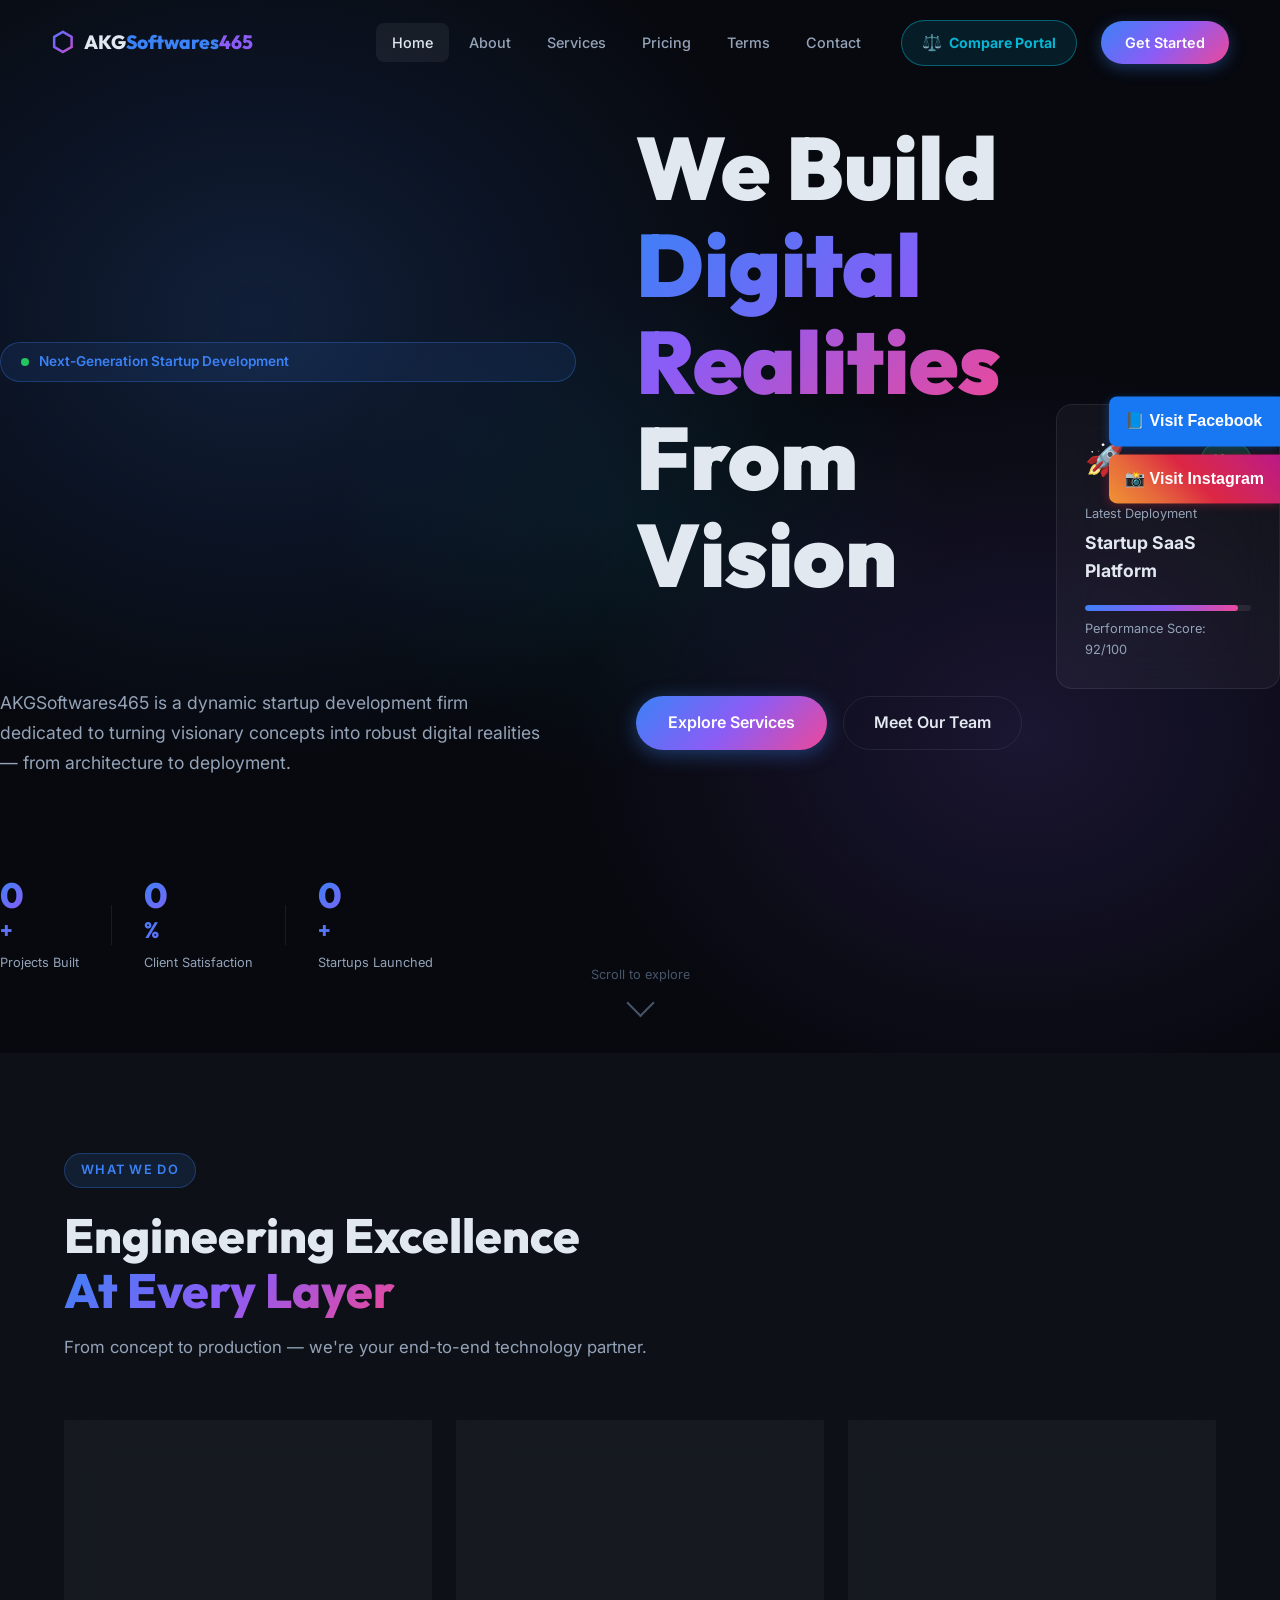
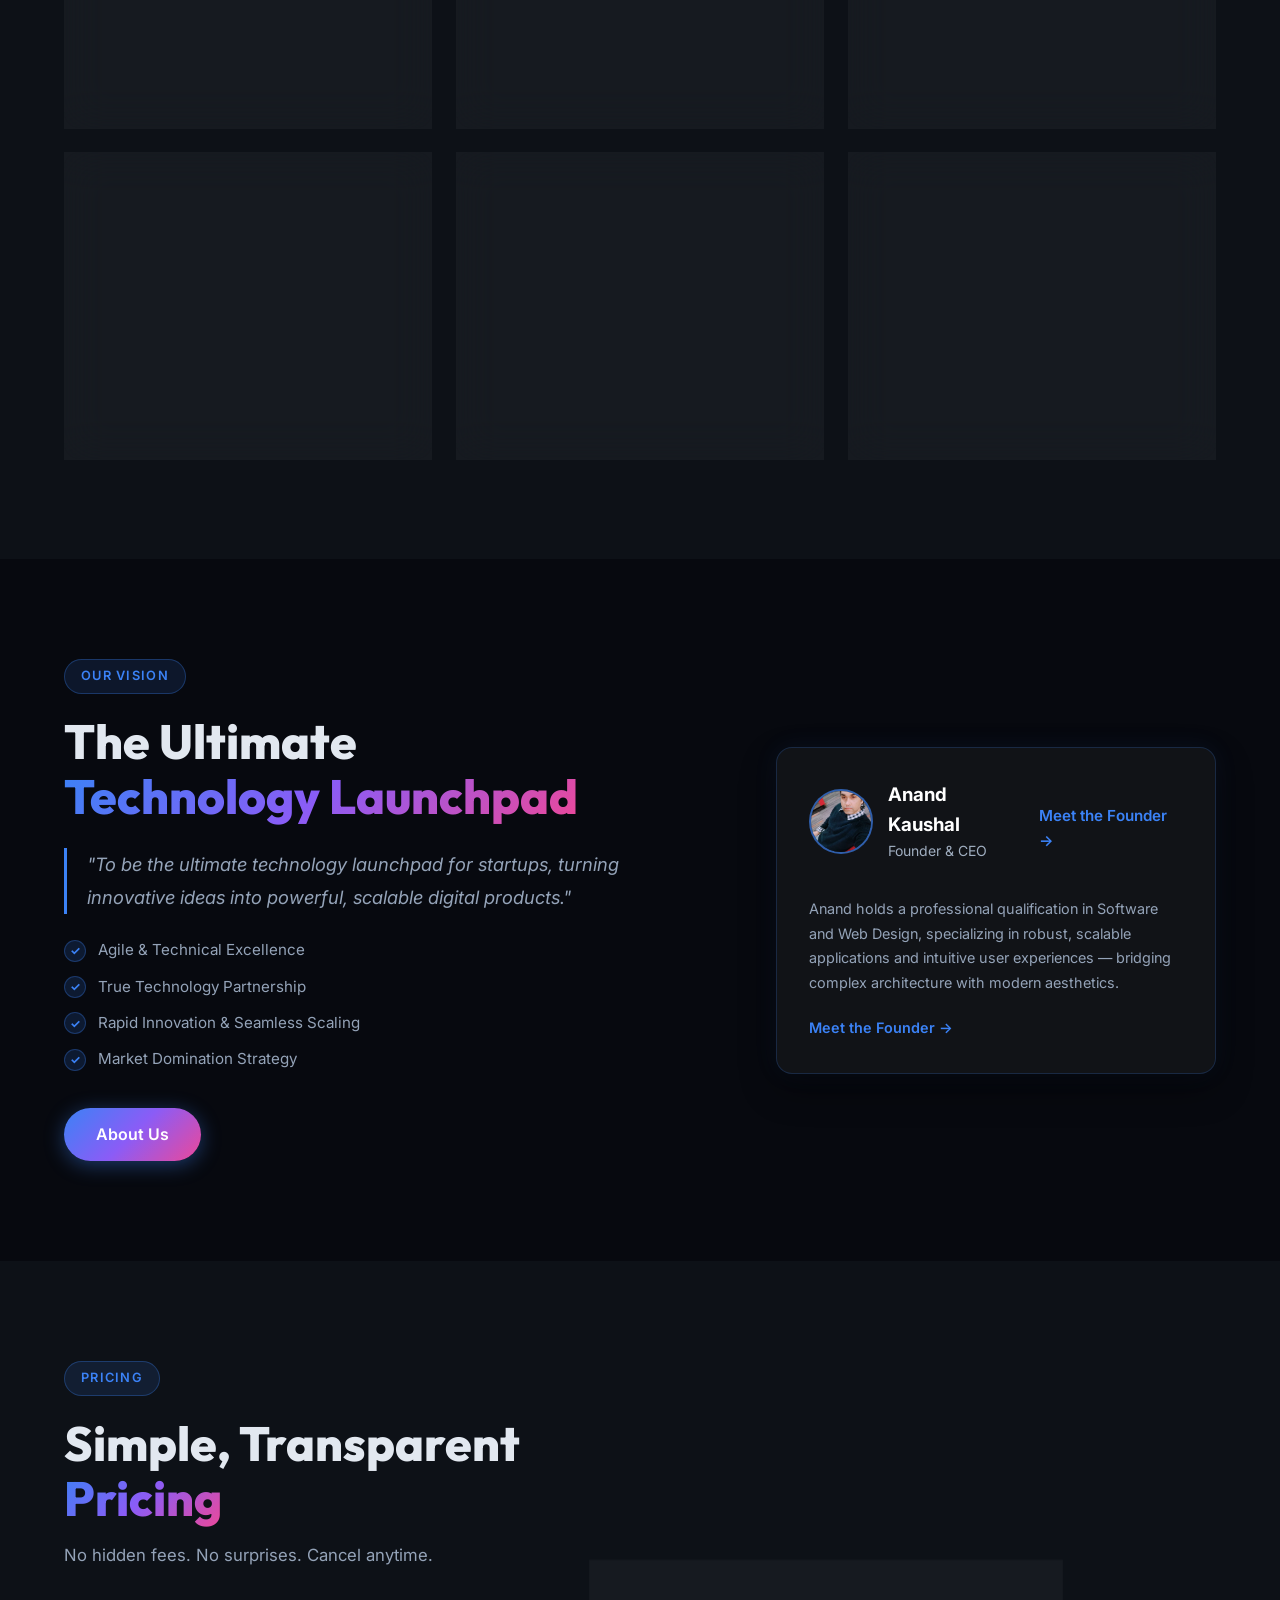
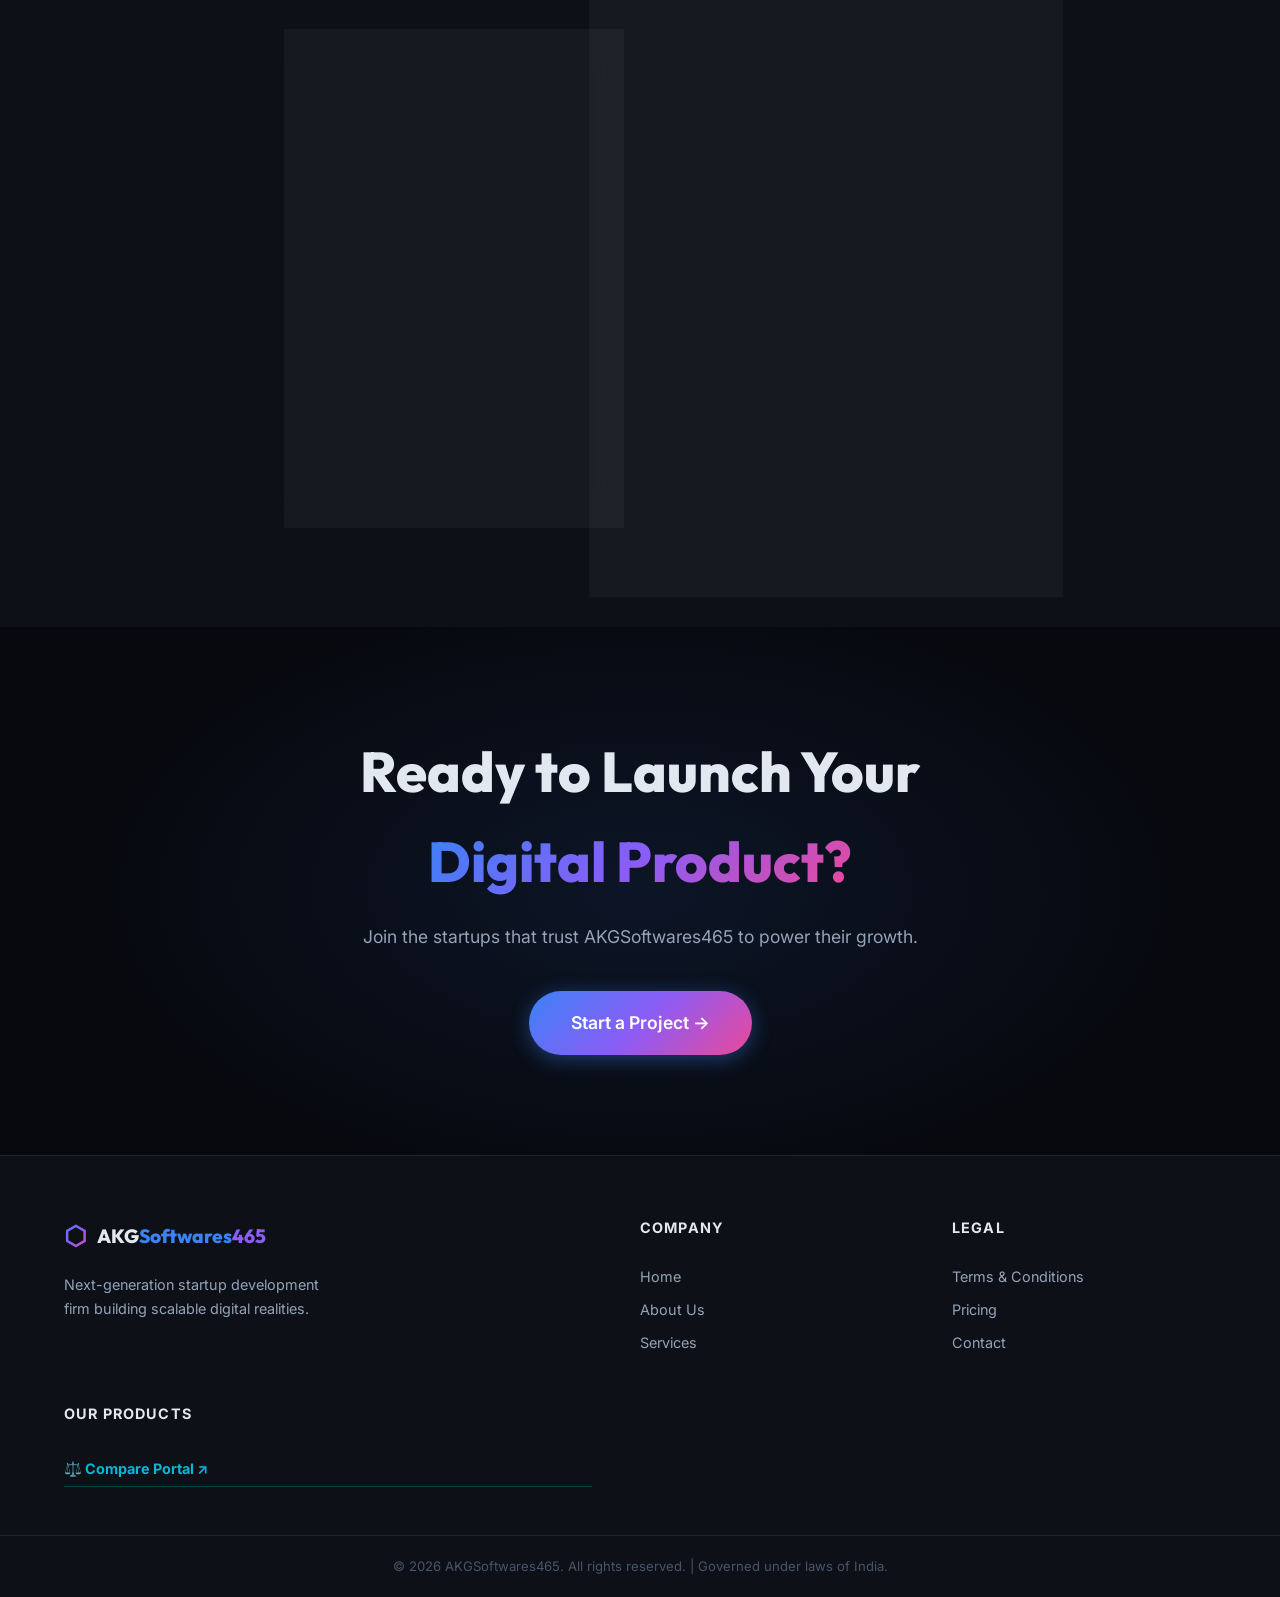
==== index.html @ f21272db "Fix typo in Annual pricing plan features" ====
<!DOCTYPE html>
<html lang="en">
<head>
  <meta charset="UTF-8" />
  <meta name="viewport" content="width=device-width, initial-scale=1.0" />
  <title>AKG Softwares465 – Next-Gen Startup Development Firm</title>
  <meta name="description" content="AKG Softwares465 is a dynamic startup development firm dedicated to turning visionary concepts into robust digital realities. Scalable software solutions for modern businesses." />
  <link rel="canonical" href="index.html" />
  <link rel="stylesheet" href="style.css" />
  <link rel="preconnect" href="https://fonts.googleapis.com" />
  <link rel="preconnect" href="https://fonts.gstatic.com" crossorigin />
  <link href="https://fonts.googleapis.com/css2?family=Inter:wght@300;400;500;600;700;800;900&family=Outfit:wght@300;400;600;700;800&display=swap" rel="stylesheet" />
</head>
<body>

  <!-- ═══════════════════════════════ NAVBAR ═══════════════════════════════ -->
  <header class="navbar" id="navbar">
    <div class="nav-container">
      <a href="index.html" class="nav-logo" id="nav-logo-home">
        <span class="logo-icon">⬡</span>
        <span class="logo-text">AKG<span class="logo-accent">Softwares</span><span class="logo-num">465</span></span>
      </a>
      <nav class="nav-links" id="nav-links">
        <a href="index.html" class="nav-link active" id="nav-home">Home</a>
        <a href="about.html" class="nav-link" id="nav-about">About</a>
        <a href="services.html" class="nav-link" id="nav-services">Services</a>
        <a href="pricing.html" class="nav-link" id="nav-pricing">Pricing</a>
        <a href="terms.html" class="nav-link" id="nav-terms">Terms</a>
        <a href="contact.html" class="nav-link" id="nav-contact">Contact</a>
      </nav>
      <a href="https://nine-june-26-compare-box.onrender.com/login" target="_blank" rel="noopener noreferrer" class="nav-portal-btn" id="nav-compare-portal">
        <span class="portal-icon">⚖️</span> Compare Portal
      </a>
      <a href="pricing.html" class="nav-cta" id="nav-cta-btn">Get Started</a>
      <button class="hamburger" id="hamburger" aria-label="Toggle menu">
        <span></span><span></span><span></span>
      </button>
    </div>
  </header>

  <!-- ═══════════════════════════════ HERO ═══════════════════════════════ -->
  <section class="hero" id="hero-section">
    <div class="hero-bg-canvas" id="hero-canvas-bg"></div>
    <div class="hero-particles" id="hero-particles"></div>
    <div class="hero-content" id="hero-content">
      <div class="hero-badge" id="hero-badge">
        <span class="badge-dot"></span>
        Next-Generation Startup Development
      </div>
      <h1 class="hero-title" id="hero-title">
        We Build<br>
        <span class="gradient-text">Digital Realities</span><br>
        From Vision
      </h1>
      <p class="hero-subtitle" id="hero-subtitle">
        AKGSoftwares465 is a dynamic startup development firm dedicated to turning 
        visionary concepts into robust digital realities — from architecture to deployment.
      </p>
      <div class="hero-actions" id="hero-actions">
        <a href="services.html" class="btn-primary" id="hero-cta-services">Explore Services</a>
        <a href="about.html" class="btn-ghost" id="hero-cta-about">Meet Our Team</a>
      </div>
      <div class="hero-stats" id="hero-stats">
        <div class="stat-item">
          <span class="stat-num" data-target="150">0</span><span class="stat-suffix">+</span>
          <span class="stat-label">Projects Built</span>
        </div>
        <div class="stat-divider"></div>
        <div class="stat-item">
          <span class="stat-num" data-target="98">0</span><span class="stat-suffix">%</span>
          <span class="stat-label">Client Satisfaction</span>
        </div>
        <div class="stat-divider"></div>
        <div class="stat-item">
          <span class="stat-num" data-target="40">0</span><span class="stat-suffix">+</span>
          <span class="stat-label">Startups Launched</span>
        </div>
      </div>
    </div>
    <div class="hero-visual" id="hero-visual">
      <div class="hero-card glass-card" id="hero-floating-card">
        <div class="card-icon-row">
          <span class="card-icon">🚀</span>
          <span class="card-status">Live</span>
        </div>
        <p class="card-title">Latest Deployment</p>
        <p class="card-val">Startup SaaS Platform</p>
        <div class="card-progress">
          <div class="progress-bar" style="width:92%"></div>
        </div>
        <p class="card-sub">Performance Score: 92/100</p>
      </div>
    </div>
    <div class="hero-scroll-hint" id="hero-scroll-hint">
      <span>Scroll to explore</span>
      <div class="scroll-arrow"></div>
    </div>
  </section>

  <!-- ═══════════════════════════ SERVICES STRIP ═══════════════════════════ -->
  <section class="services-strip" id="services-strip">
    <div class="container">
      <div class="section-label">What We Do</div>
      <h2 class="section-title">Engineering Excellence<br><span class="gradient-text">At Every Layer</span></h2>
      <p class="section-sub">From concept to production — we're your end-to-end technology partner.</p>
      <div class="services-grid" id="services-grid">
        <div class="service-card glass-card" id="svc-1">
          <div class="svc-icon">⚡</div>
          <h3>Scalable Architecture</h3>
          <p>We design systems built to grow — microservices, cloud-native stacks, and high-availability infrastructure.</p>
          <a href="services.html" class="svc-link">Learn More →</a>
        </div>
        <div class="service-card glass-card" id="svc-2">
          <div class="svc-icon">🎨</div>
          <h3>Web & UI Design</h3>
          <p>Pixel-perfect interfaces that captivate users, built with modern aesthetics and performance in mind.</p>
          <a href="services.html" class="svc-link">Learn More →</a>
        </div>
        <div class="service-card glass-card" id="svc-3">
          <div class="svc-icon">📱</div>
          <h3>Mobile Applications</h3>
          <p>Cross-platform mobile apps with native performance, smooth UX, and seamless backend integration.</p>
          <a href="services.html" class="svc-link">Learn More →</a>
        </div>
        <div class="service-card glass-card" id="svc-4">
          <div class="svc-icon">🤖</div>
          <h3>AI & Automation</h3>
          <p>Embed intelligent automation into your product — ML models, AI integrations, and smart workflows.</p>
          <a href="services.html" class="svc-link">Learn More →</a>
        </div>
        <div class="service-card glass-card" id="svc-5">
          <div class="svc-icon">☁️</div>
          <h3>Cloud & DevOps</h3>
          <p>CI/CD pipelines, containerization, and cloud migrations that keep your product always available.</p>
          <a href="services.html" class="svc-link">Learn More →</a>
        </div>
        <div class="service-card glass-card" id="svc-6">
          <div class="svc-icon">🔐</div>
          <h3>Security & Compliance</h3>
          <p>End-to-end security audits, data protection frameworks, and compliance-ready development.</p>
          <a href="services.html" class="svc-link">Learn More →</a>
        </div>
      </div>
    </div>
  </section>

  <!-- ═══════════════════════════ VISION STRIP ═══════════════════════════ -->
  <section class="vision-section" id="vision-section">
    <div class="container vision-layout">
      <div class="vision-text" id="vision-text">
        <div class="section-label">Our Vision</div>
        <h2 class="section-title">The Ultimate<br><span class="gradient-text">Technology Launchpad</span></h2>
        <p class="vision-quote">
          "To be the ultimate technology launchpad for startups, turning innovative ideas into powerful, scalable digital products."
        </p>
        <ul class="vision-list">
          <li><span class="check-icon">✓</span> Agile & Technical Excellence</li>
          <li><span class="check-icon">✓</span> True Technology Partnership</li>
          <li><span class="check-icon">✓</span> Rapid Innovation & Seamless Scaling</li>
          <li><span class="check-icon">✓</span> Market Domination Strategy</li>
        </ul>
        <a href="about.html" class="btn-primary" id="vision-cta">About Us</a>
      </div>
<!-- Founder Profile Card -->
<div style="background: #111317; border: 1px solid rgba(59, 130, 246, 0.2); padding: 32px; border-radius: 16px; max-width: 480px; box-shadow: 0 15px 35px rgba(0, 0, 0, 0.4), 0 0 25px rgba(59, 130, 246, 0.08); font-family: 'Inter', sans-serif;">
  
  <!-- Profile Identity Header Row -->
  <div style="display: flex; align-items: center; gap: 18px; margin-bottom: 20px;">
    
    <!-- IMAGE UPDATE: Replaced the gradient 'AK' text circle with a dynamic image element -->
   <div style="display: flex; align-items: center; gap: 15px; margin-bottom: 15px;">
  <img src="./founder.png" alt="Anand Kaushal" style="width: 65px; height: 65px; border-radius: 50%; object-fit: cover; border: 2px solid rgba(59, 130, 246, 0.6); background: #1e293b;">
  <div>
    <h3 style="margin: 0; color: white; font-weight: bold;">Anand Kaushal</h3>
    <p style="margin: 0; color: #a0aec0; font-size: 14px;">Founder & CEO</p>
  </div>
</div>

 <!-- Biography Content -->


  <!-- Action Link -->
  <a href="about.html" style="color: #3b82f6; text-decoration: none; font-weight: 600; font-size: 0.95rem; display: inline-flex; align-items: center; gap: 6px; transition: color 0.2s;">
    Meet the Founder →
  </a>

</div>
          <p class="vc-desc">
            Anand holds a professional qualification in Software and Web Design, specializing in 
            robust, scalable applications and intuitive user experiences — bridging complex 
            architecture with modern aesthetics.
          </p>
          <a href="about.html" class="svc-link" id="vision-meet-founder">Meet the Founder →</a>
        </div>
      </div>
    </div>
  </section>

  <!-- ═══════════════════════════ PRICING TEASER ═══════════════════════════ -->
  <section class="pricing-teaser" id="pricing-teaser">
    <div class="container">
      <div class="section-label">Pricing</div>
      <h2 class="section-title">Simple, Transparent<br><span class="gradient-text">Pricing</span></h2>
      <p class="section-sub">No hidden fees. No surprises. Cancel anytime.</p>
      <div class="pricing-cards" id="pricing-cards">
        <div class="price-card glass-card" id="price-monthly">
          <div class="price-badge">Flexible</div>
          <p class="price-plan">Monthly</p>
          <div class="price-amount"><span class="price-currency">$</span>9<span class="price-per">/user/mo</span></div>
          <ul class="price-features">
            <li>✓ Full Platform Access</li>
            <li>✓ Priority Support</li>
            <li>✓ Regular Updates</li>
            <li>✓ Cancel Anytime</li>
          </ul>
          <a href="pricing.html" class="btn-ghost" id="price-monthly-cta">Get Monthly</a>
        </div>
        <div class="price-card glass-card featured" id="price-annual">
          <div class="price-badge best">Best Value</div>
          <p class="price-plan">Annual</p>
          <div class="price-amount"><span class="price-currency">$</span>79<span class="price-per">/user/yr</span></div>
          <p class="price-save">Save 27% vs Monthly</p>
          <ul class="price-features">
            <li>✓ Everything as Monthly</li>
            <li>✓ Dedicated Account Manager</li>
            <li>✓ Advanced Analytics</li>
            <li>✓ SLA Guarantee</li>
          </ul>
          <a href="pricing.html" class="btn-primary" id="price-annual-cta">Get Annual</a>
        </div>
      </div>
    </div>
  </section>

  <!-- ═══════════════════════════════ CTA ═══════════════════════════════ -->
  <section class="cta-section" id="cta-section">
    <div class="container cta-inner">
      <h2 class="cta-title">Ready to Launch Your<br><span class="gradient-text">Digital Product?</span></h2>
      <p class="cta-sub">Join the startups that trust AKGSoftwares465 to power their growth.</p>
      <a href="contact.html" class="btn-primary btn-lg" id="cta-contact-btn">Start a Project →</a>
    </div>
  </section>

  <!-- ═══════════════════════════════ FOOTER ═══════════════════════════════ -->
  <footer class="footer" id="footer">
    <div class="container footer-grid">
      <div class="footer-brand">
        <a href="index.html" class="nav-logo" id="footer-logo">
          <span class="logo-icon">⬡</span>
          <span class="logo-text">AKG<span class="logo-accent">Softwares</span><span class="logo-num">465</span></span>
        </a>
        <p class="footer-desc">Next-generation startup development firm building scalable digital realities.</p>
      </div>
      <div class="footer-links-col">
        <p class="footer-heading">Company</p>
        <a href="index.html">Home</a>
        <a href="about.html">About Us</a>
        <a href="services.html">Services</a>
      </div>
      <div class="footer-links-col">
        <p class="footer-heading">Legal</p>
        <a href="terms.html">Terms & Conditions</a>
        <a href="pricing.html">Pricing</a>
        <a href="contact.html">Contact</a>
      </div>
      <div class="footer-links-col">
        <p class="footer-heading">Our Products</p>
        <a href="https://nine-june-26-compare-box.onrender.com/login" target="_blank" rel="noopener noreferrer" class="footer-portal-link" id="footer-compare-portal">⚖️ Compare Portal ↗</a>
      </div>
    </div>
    <div class="footer-bottom">
      <p>© 2026 AKGSoftwares465. All rights reserved. | Governed under laws of India.</p>
    </div>
  </footer>

  <script src="main.js"></script>


  <div class="sticky-social-container">
  <a href="https://www.facebook.com/profile.php?id=61591418514544" target="_blank" rel="noopener noreferrer" class="sticky-social-link fb-btn">
    📘 Visit Facebook
  </a>
  
  <a href="https://www.instagram.com/akgsoftwares465/" target="_blank" rel="noopener noreferrer" class="sticky-social-link ig-btn">
    📸 Visit Instagram
  </a>
</div>
</body>
</html>
---- style.css ----
/* ═══════════════════════════════════════════════════════════════════════════
   AKG Softwares465 — Global Stylesheet
   Dark premium theme with glassmorphism, gradients, and micro-animations
   ═══════════════════════════════════════════════════════════════════════════ */

/* ─── CSS Variables ─── */
:root {
  --clr-bg:        #07090f;
  --clr-surface:   #0d1117;
  --clr-surface2:  #111827;
  --clr-border:    rgba(255,255,255,0.08);
  --clr-blue:      #3b82f6;
  --clr-violet:    #8b5cf6;
  --clr-cyan:      #06b6d4;
  --clr-pink:      #ec4899;
  --clr-text:      #e2e8f0;
  --clr-muted:     #94a3b8;
  --clr-dim:       #475569;
  --gradient:      linear-gradient(135deg, #3b82f6 0%, #8b5cf6 50%, #ec4899 100%);
  --gradient-soft: linear-gradient(135deg, rgba(59,130,246,.15) 0%, rgba(139,92,246,.15) 100%);
  --shadow-glow:   0 0 40px rgba(59,130,246,.25);
  --shadow-card:   0 8px 32px rgba(0,0,0,.4);
  --radius:        16px;
  --radius-lg:     24px;
  --transition:    all 0.3s cubic-bezier(0.4,0,0.2,1);
  --font-body:     'Inter', sans-serif;
  --font-display:  'Outfit', sans-serif;
}

/* ─── Reset & Base ─── */
*, *::before, *::after { box-sizing: border-box; margin: 0; padding: 0; }
html { scroll-behavior: smooth; }
body {
  background: var(--clr-bg);
  color: var(--clr-text);
  font-family: var(--font-body);
  line-height: 1.6;
  overflow-x: hidden;
}
a { text-decoration: none; color: inherit; }
img { display: block; max-width: 100%; }
ul { list-style: none; }

/* ─── Scrollbar ─── */
::-webkit-scrollbar { width: 6px; }
::-webkit-scrollbar-track { background: var(--clr-surface); }
::-webkit-scrollbar-thumb { background: var(--clr-blue); border-radius: 3px; }

/* ─── Container ─── */
.container {
  width: min(90%, 1200px);
  margin-inline: auto;
}

/* ─── Glassmorphism Card ─── */
.glass-card {
  background: rgba(255,255,255,.04);
  backdrop-filter: blur(20px);
  -webkit-backdrop-filter: blur(20px);
  border: 1px solid var(--clr-border);
  border-radius: var(--radius);
  transition: var(--transition);
}
.glass-card:hover {
  border-color: rgba(59,130,246,.4);
  box-shadow: var(--shadow-glow);
  transform: translateY(-4px);
}

/* ─── Gradient Text ─── */
.gradient-text {
  background: var(--gradient);
  -webkit-background-clip: text;
  -webkit-text-fill-color: transparent;
  background-clip: text;
}

/* ─── Buttons ─── */
.btn-primary {
  display: inline-flex;
  align-items: center;
  gap: 8px;
  padding: 14px 32px;
  background: var(--gradient);
  color: #fff;
  font-family: var(--font-body);
  font-weight: 600;
  font-size: 1rem;
  border-radius: 50px;
  border: none;
  cursor: pointer;
  transition: var(--transition);
  box-shadow: 0 4px 20px rgba(59,130,246,.4);
}
.btn-primary:hover {
  transform: translateY(-2px);
  box-shadow: 0 8px 30px rgba(59,130,246,.6);
}
.btn-ghost {
  display: inline-flex;
  align-items: center;
  gap: 8px;
  padding: 13px 30px;
  background: transparent;
  color: var(--clr-text);
  font-family: var(--font-body);
  font-weight: 600;
  font-size: 1rem;
  border-radius: 50px;
  border: 1px solid var(--clr-border);
  cursor: pointer;
  transition: var(--transition);
}
.btn-ghost:hover {
  border-color: var(--clr-blue);
  color: var(--clr-blue);
  background: rgba(59,130,246,.08);
  transform: translateY(-2px);
}
.btn-lg { padding: 18px 42px; font-size: 1.1rem; }

/* ─── Section Labels & Titles ─── */
.section-label {
  display: inline-block;
  padding: 6px 16px;
  background: rgba(59,130,246,.12);
  border: 1px solid rgba(59,130,246,.3);
  border-radius: 50px;
  color: var(--clr-blue);
  font-size: .8rem;
  font-weight: 600;
  letter-spacing: .1em;
  text-transform: uppercase;
  margin-bottom: 20px;
}
.section-title {
  font-family: var(--font-display);
  font-size: clamp(1.8rem, 4vw, 3rem);
  font-weight: 800;
  line-height: 1.15;
  margin-bottom: 16px;
}
.section-sub {
  color: var(--clr-muted);
  font-size: 1.05rem;
  max-width: 600px;
  margin-bottom: 60px;
}

/* ══════════════════════════════════════════════════════
   NAVBAR
══════════════════════════════════════════════════════ */
.navbar {
  position: fixed;
  top: 0; left: 0; right: 0;
  z-index: 1000;
  padding: 20px 0;
  transition: var(--transition);
}
.navbar.scrolled {
  background: rgba(7,9,15,.85);
  backdrop-filter: blur(20px);
  -webkit-backdrop-filter: blur(20px);
  border-bottom: 1px solid var(--clr-border);
  padding: 14px 0;
  box-shadow: 0 4px 30px rgba(0,0,0,.5);
}
.nav-container {
  width: min(92%, 1200px);
  margin-inline: auto;
  display: flex;
  align-items: center;
  gap: 24px;
}
.nav-logo {
  display: flex;
  align-items: center;
  gap: 10px;
  font-family: var(--font-display);
  font-weight: 800;
  font-size: 1.2rem;
  flex-shrink: 0;
}
.logo-icon {
  font-size: 1.6rem;
  background: var(--gradient);
  -webkit-background-clip: text;
  -webkit-text-fill-color: transparent;
  background-clip: text;
}
.logo-accent { color: var(--clr-blue); -webkit-text-fill-color: var(--clr-blue); }
.logo-num { color: var(--clr-violet); -webkit-text-fill-color: var(--clr-violet); }
.nav-links {
  display: flex;
  align-items: center;
  gap: 4px;
  margin-left: auto;
}
.nav-link {
  padding: 8px 16px;
  border-radius: 8px;
  font-size: .9rem;
  font-weight: 500;
  color: var(--clr-muted);
  transition: var(--transition);
}
.nav-link:hover, .nav-link.active {
  color: var(--clr-text);
  background: rgba(255,255,255,.06);
}
.nav-cta {
  padding: 10px 24px;
  background: var(--gradient);
  color: #fff;
  font-weight: 600;
  font-size: .9rem;
  border-radius: 50px;
  transition: var(--transition);
  box-shadow: 0 4px 15px rgba(59,130,246,.35);
  white-space: nowrap;
}
.nav-cta:hover {
  transform: translateY(-2px);
  box-shadow: 0 6px 25px rgba(59,130,246,.55);
}

/* ─── Compare Portal Button (Navbar) ─── */
.nav-portal-btn {
  display: inline-flex;
  align-items: center;
  gap: 7px;
  padding: 9px 20px;
  background: rgba(6,182,212,.12);
  border: 1px solid rgba(6,182,212,.45);
  color: var(--clr-cyan);
  font-weight: 700;
  font-size: .88rem;
  border-radius: 50px;
  transition: var(--transition);
  white-space: nowrap;
  position: relative;
  overflow: hidden;
}
.nav-portal-btn::before {
  content: '';
  position: absolute;
  inset: 0;
  background: linear-gradient(135deg, rgba(6,182,212,.15), rgba(59,130,246,.15));
  opacity: 0;
  transition: var(--transition);
}
.nav-portal-btn:hover {
  background: rgba(6,182,212,.22);
  border-color: var(--clr-cyan);
  color: #fff;
  transform: translateY(-2px);
  box-shadow: 0 6px 24px rgba(6,182,212,.35);
}
.nav-portal-btn:hover::before { opacity: 1; }
.portal-icon { font-size: 1rem; }

/* ─── Compare Portal Footer Link ─── */
.footer-portal-link {
  display: inline-flex;
  align-items: center;
  gap: 6px;
  color: var(--clr-cyan) !important;
  font-weight: 700;
  font-size: .9rem;
  padding: 6px 0;
  border-bottom: 1px solid rgba(6,182,212,.3);
  transition: var(--transition);
}
.footer-portal-link:hover {
  color: #fff !important;
  border-bottom-color: var(--clr-cyan);
  gap: 10px;
}
.hamburger {
  display: none;
  flex-direction: column;
  gap: 5px;
  background: none;
  border: none;
  cursor: pointer;
  padding: 4px;
  margin-left: auto;
}
.hamburger span {
  display: block;
  width: 24px;
  height: 2px;
  background: var(--clr-text);
  border-radius: 2px;
  transition: var(--transition);
}

/* ══════════════════════════════════════════════════════
   HERO
══════════════════════════════════════════════════════ */
.hero {
  position: relative;
  min-height: 100vh;
  display: flex;
  align-items: center;
  overflow: hidden;
  padding: 120px 0 80px;
}
.hero-bg-canvas {
  position: absolute;
  inset: 0;
  background:
    radial-gradient(ellipse 60% 60% at 20% 30%, rgba(59,130,246,.18) 0%, transparent 70%),
    radial-gradient(ellipse 50% 50% at 80% 70%, rgba(139,92,246,.15) 0%, transparent 70%),
    radial-gradient(ellipse 40% 40% at 50% 50%, rgba(6,182,212,.08) 0%, transparent 60%);
}
.hero-particles {
  position: absolute;
  inset: 0;
  pointer-events: none;
}
.hero-particle {
  position: absolute;
  width: 3px;
  height: 3px;
  background: var(--clr-blue);
  border-radius: 50%;
  animation: float-up linear infinite;
  opacity: 0;
}
@keyframes float-up {
  0%   { transform: translateY(100vh) scale(0); opacity: 0; }
  10%  { opacity: .6; }
  90%  { opacity: .3; }
  100% { transform: translateY(-20px) scale(1.5); opacity: 0; }
}
.hero-content {
  position: relative;
  z-index: 2;
  width: min(90%, 1200px);
  margin-inline: auto;
  display: grid;
  grid-template-columns: 1fr 420px;
  gap: 60px;
  align-items: center;
}
.hero-badge {
  display: inline-flex;
  align-items: center;
  gap: 10px;
  padding: 8px 20px;
  background: rgba(59,130,246,.1);
  border: 1px solid rgba(59,130,246,.3);
  border-radius: 50px;
  font-size: .85rem;
  font-weight: 600;
  color: var(--clr-blue);
  margin-bottom: 24px;
  animation: fadeInUp .6s ease both;
}
.badge-dot {
  width: 8px; height: 8px;
  background: #22c55e;
  border-radius: 50%;
  animation: pulse-dot 2s ease-in-out infinite;
  box-shadow: 0 0 0 0 rgba(34,197,94,.4);
}
@keyframes pulse-dot {
  0%, 100% { box-shadow: 0 0 0 0 rgba(34,197,94,.4); }
  50%       { box-shadow: 0 0 0 6px rgba(34,197,94,0); }
}
.hero-title {
  font-family: var(--font-display);
  font-size: clamp(2.8rem, 7vw, 5.5rem);
  font-weight: 900;
  line-height: 1.1;
  margin-bottom: 24px;
  animation: fadeInUp .7s .1s ease both;
}
.hero-subtitle {
  font-size: 1.1rem;
  color: var(--clr-muted);
  max-width: 540px;
  margin-bottom: 40px;
  line-height: 1.7;
  animation: fadeInUp .7s .2s ease both;
}
.hero-actions {
  display: flex;
  gap: 16px;
  flex-wrap: wrap;
  margin-bottom: 60px;
  animation: fadeInUp .7s .3s ease both;
}
.hero-stats {
  display: flex;
  gap: 32px;
  align-items: center;
  animation: fadeInUp .7s .4s ease both;
}
.stat-item {
  display: flex;
  flex-direction: column;
}
.stat-num {
  font-family: var(--font-display);
  font-size: 2.2rem;
  font-weight: 800;
  background: var(--gradient);
  -webkit-background-clip: text;
  -webkit-text-fill-color: transparent;
  background-clip: text;
  line-height: 1;
}
.stat-suffix {
  font-family: var(--font-display);
  font-size: 1.4rem;
  font-weight: 700;
  background: var(--gradient);
  -webkit-background-clip: text;
  -webkit-text-fill-color: transparent;
  background-clip: text;
  display: inline;
}
.stat-label {
  font-size: .8rem;
  color: var(--clr-muted);
  margin-top: 4px;
}
.stat-divider {
  width: 1px;
  height: 40px;
  background: var(--clr-border);
}

/* Hero Visual Card */
.hero-visual {
  position: relative;
  z-index: 2;
  animation: fadeInRight .8s .3s ease both;
}
.hero-card {
  padding: 28px;
}
.card-icon-row {
  display: flex;
  justify-content: space-between;
  align-items: center;
  margin-bottom: 20px;
}
.card-icon { font-size: 2rem; }
.card-status {
  padding: 4px 12px;
  background: rgba(34,197,94,.15);
  border: 1px solid rgba(34,197,94,.3);
  color: #22c55e;
  border-radius: 50px;
  font-size: .75rem;
  font-weight: 700;
}
.card-title { font-size: .8rem; color: var(--clr-muted); margin-bottom: 4px; }
.card-val { font-size: 1.1rem; font-weight: 700; margin-bottom: 20px; }
.card-progress {
  height: 6px;
  background: rgba(255,255,255,.08);
  border-radius: 3px;
  overflow: hidden;
  margin-bottom: 8px;
}
.progress-bar {
  height: 100%;
  background: var(--gradient);
  border-radius: 3px;
  animation: progressAnim 2s 1s ease both;
}
@keyframes progressAnim { from { width: 0 !important; } }
.card-sub { font-size: .8rem; color: var(--clr-muted); }

/* Hero scroll hint */
.hero-scroll-hint {
  position: absolute;
  bottom: 40px;
  left: 50%;
  transform: translateX(-50%);
  display: flex;
  flex-direction: column;
  align-items: center;
  gap: 8px;
  color: var(--clr-dim);
  font-size: .8rem;
  animation: fadeIn 1s 1s ease both;
}
.scroll-arrow {
  width: 20px; height: 20px;
  border-right: 2px solid var(--clr-dim);
  border-bottom: 2px solid var(--clr-dim);
  transform: rotate(45deg);
  animation: bounce-down 1.5s ease-in-out infinite;
}
@keyframes bounce-down {
  0%, 100% { transform: rotate(45deg) translateY(0); }
  50%       { transform: rotate(45deg) translateY(6px); }
}

/* ══════════════════════════════════════════════════════
   SERVICES STRIP
══════════════════════════════════════════════════════ */
.services-strip {
  padding: 100px 0;
  background: var(--clr-surface);
}
.services-grid {
  display: grid;
  grid-template-columns: repeat(3, 1fr);
  gap: 24px;
}
.service-card {
  padding: 32px 28px;
}
.svc-icon {
  font-size: 2.4rem;
  margin-bottom: 18px;
  display: block;
}
.service-card h3 {
  font-family: var(--font-display);
  font-size: 1.2rem;
  font-weight: 700;
  margin-bottom: 12px;
}
.service-card p {
  color: var(--clr-muted);
  font-size: .9rem;
  line-height: 1.7;
  margin-bottom: 20px;
}
.svc-link {
  font-size: .9rem;
  font-weight: 600;
  color: var(--clr-blue);
  transition: var(--transition);
  display: inline-flex;
  align-items: center;
  gap: 4px;
}
.svc-link:hover { color: var(--clr-violet); gap: 8px; }

/* ══════════════════════════════════════════════════════
   VISION SECTION
══════════════════════════════════════════════════════ */
.vision-section { padding: 100px 0; }
.vision-layout {
  display: grid;
  grid-template-columns: 1fr 440px;
  gap: 80px;
  align-items: center;
}
.vision-quote {
  font-size: 1.15rem;
  font-style: italic;
  color: var(--clr-muted);
  border-left: 3px solid var(--clr-blue);
  padding-left: 20px;
  margin: 24px 0;
  line-height: 1.8;
}
.vision-list {
  display: flex;
  flex-direction: column;
  gap: 12px;
  margin-bottom: 36px;
}
.vision-list li {
  display: flex;
  align-items: center;
  gap: 12px;
  color: var(--clr-muted);
  font-size: .95rem;
}
.check-icon {
  display: flex;
  align-items: center;
  justify-content: center;
  width: 22px; height: 22px;
  background: rgba(59,130,246,.15);
  border: 1px solid rgba(59,130,246,.3);
  border-radius: 50%;
  color: var(--clr-blue);
  font-size: .75rem;
  font-weight: 700;
  flex-shrink: 0;
}
.vision-card { padding: 32px; }
.vc-header {
  display: flex;
  align-items: center;
  gap: 16px;
  margin-bottom: 20px;
}
.vc-avatar {
  width: 52px; height: 52px;
  border-radius: 50%;
  background: var(--gradient);
  display: flex;
  align-items: center;
  justify-content: center;
  font-weight: 800;
  font-size: 1rem;
  color: #fff;
  flex-shrink: 0;
}
.vc-name { font-weight: 700; font-size: 1rem; margin-bottom: 2px; }
.vc-role { font-size: .8rem; color: var(--clr-muted); }
.vc-desc { color: var(--clr-muted); font-size: .9rem; line-height: 1.7; margin-bottom: 20px; }

/* ══════════════════════════════════════════════════════
   PRICING TEASER
══════════════════════════════════════════════════════ */
.pricing-teaser {
  padding: 100px 0;
  background: var(--clr-surface);
}
.pricing-cards {
  display: flex;
  gap: 32px;
  justify-content: center;
  flex-wrap: wrap;
}
.price-card {
  flex: 0 0 340px;
  padding: 40px;
  position: relative;
  text-align: center;
}
.price-card.featured {
  border-color: rgba(59,130,246,.5);
  box-shadow: 0 0 40px rgba(59,130,246,.2);
  transform: scale(1.03);
}
.price-card.featured:hover { transform: scale(1.03) translateY(-4px); }
.price-badge {
  display: inline-block;
  padding: 4px 14px;
  background: rgba(59,130,246,.1);
  border: 1px solid rgba(59,130,246,.3);
  border-radius: 50px;
  color: var(--clr-blue);
  font-size: .75rem;
  font-weight: 700;
  margin-bottom: 20px;
  text-transform: uppercase;
  letter-spacing: .05em;
}
.price-badge.best {
  background: var(--gradient);
  border: none;
  color: #fff;
}
.price-plan {
  font-family: var(--font-display);
  font-size: 1rem;
  font-weight: 600;
  color: var(--clr-muted);
  text-transform: uppercase;
  letter-spacing: .1em;
  margin-bottom: 16px;
}
.price-amount {
  font-family: var(--font-display);
  font-size: 3.5rem;
  font-weight: 900;
  line-height: 1;
  margin-bottom: 8px;
  background: var(--gradient);
  -webkit-background-clip: text;
  -webkit-text-fill-color: transparent;
  background-clip: text;
}
.price-currency { font-size: 1.8rem; font-weight: 700; vertical-align: top; margin-top: 8px; display: inline-block; }
.price-per { font-size: 1rem; font-weight: 500; color: var(--clr-muted); -webkit-text-fill-color: var(--clr-muted); }
.price-save {
  font-size: .85rem;
  color: #22c55e;
  font-weight: 600;
  margin-bottom: 28px;
}
.price-features {
  text-align: left;
  display: flex;
  flex-direction: column;
  gap: 12px;
  margin-bottom: 32px;
}
.price-features li {
  color: var(--clr-muted);
  font-size: .9rem;
  display: flex;
  align-items: center;
  gap: 8px;
}
.price-features li::before { color: #22c55e; }

/* ══════════════════════════════════════════════════════
   CTA SECTION
══════════════════════════════════════════════════════ */
.cta-section {
  padding: 100px 0;
  position: relative;
  overflow: hidden;
}
.cta-section::before {
  content: '';
  position: absolute;
  inset: 0;
  background:
    radial-gradient(ellipse 60% 80% at 50% 50%, rgba(59,130,246,.1) 0%, transparent 70%);
}
.cta-inner {
  position: relative;
  text-align: center;
}
.cta-title {
  font-family: var(--font-display);
  font-size: clamp(2rem, 5vw, 3.5rem);
  font-weight: 800;
  margin-bottom: 16px;
}
.cta-sub {
  color: var(--clr-muted);
  font-size: 1.1rem;
  margin-bottom: 40px;
}

/* ══════════════════════════════════════════════════════
   FOOTER
══════════════════════════════════════════════════════ */
.footer {
  background: var(--clr-surface);
  border-top: 1px solid var(--clr-border);
  padding: 60px 0 0;
}
.footer-grid {
  display: grid;
  grid-template-columns: 2fr 1fr 1fr;
  gap: 48px;
  padding-bottom: 48px;
}
.footer-brand .nav-logo { margin-bottom: 16px; }
.footer-desc { color: var(--clr-muted); font-size: .9rem; max-width: 280px; line-height: 1.7; }
.footer-heading {
  font-weight: 700;
  font-size: .9rem;
  text-transform: uppercase;
  letter-spacing: .08em;
  color: var(--clr-text);
  margin-bottom: 16px;
}
.footer-links-col {
  display: flex;
  flex-direction: column;
  gap: 10px;
}
.footer-links-col a {
  color: var(--clr-muted);
  font-size: .9rem;
  transition: var(--transition);
}
.footer-links-col a:hover { color: var(--clr-blue); }
.footer-bottom {
  border-top: 1px solid var(--clr-border);
  padding: 20px 0;
  text-align: center;
}
.footer-bottom p { color: var(--clr-dim); font-size: .82rem; }

/* ══════════════════════════════════════════════════════
   PAGE HEADER (inner pages)
══════════════════════════════════════════════════════ */
.page-hero {
  padding: 140px 0 80px;
  text-align: center;
  position: relative;
  overflow: hidden;
}
.page-hero::before {
  content: '';
  position: absolute;
  inset: 0;
  background:
    radial-gradient(ellipse 70% 70% at 50% 0%, rgba(59,130,246,.15) 0%, transparent 70%);
}
.page-hero .container { position: relative; }
.page-hero h1 {
  font-family: var(--font-display);
  font-size: clamp(2.5rem, 6vw, 4.5rem);
  font-weight: 900;
  line-height: 1.1;
  margin-bottom: 16px;
}
.page-hero p {
  color: var(--clr-muted);
  font-size: 1.1rem;
  max-width: 600px;
  margin: 0 auto;
  line-height: 1.7;
}

/* ══════════════════════════════════════════════════════
   ABOUT PAGE
══════════════════════════════════════════════════════ */
.about-section { padding: 80px 0 100px; }
.about-grid {
  display: grid;
  grid-template-columns: 1fr 480px;
  gap: 80px;
  align-items: start;
}
.about-img-wrap {
  position: relative;
  border-radius: var(--radius-lg);
  overflow: hidden;
  aspect-ratio: 4/5;
}
.about-img-wrap img {
  width: 100%;
  height: 100%;
  object-fit: cover;
  transition: transform .5s ease;
}
.about-img-wrap:hover img { transform: scale(1.04); }
.about-img-overlay {
  position: absolute;
  inset: 0;
  background: linear-gradient(to top, rgba(7,9,15,.8) 0%, transparent 60%);
}
.about-img-badge {
  position: absolute;
  bottom: 24px;
  left: 24px;
  right: 24px;
  padding: 16px 20px;
  background: rgba(7,9,15,.85);
  backdrop-filter: blur(10px);
  border: 1px solid var(--clr-border);
  border-radius: 12px;
}
.about-img-badge p:first-child { font-weight: 700; font-size: 1rem; }
.about-img-badge p:last-child { color: var(--clr-muted); font-size: .85rem; }
.about-text-col { padding-top: 20px; }
.about-text-col h2 {
  font-family: var(--font-display);
  font-size: clamp(1.8rem, 3.5vw, 2.8rem);
  font-weight: 800;
  margin-bottom: 20px;
}
.about-text-col p {
  color: var(--clr-muted);
  line-height: 1.8;
  margin-bottom: 16px;
}
.skills-grid {
  display: grid;
  grid-template-columns: 1fr 1fr;
  gap: 12px;
  margin: 28px 0;
}
.skill-badge {
  padding: 10px 16px;
  background: rgba(59,130,246,.08);
  border: 1px solid rgba(59,130,246,.2);
  border-radius: 8px;
  font-size: .85rem;
  font-weight: 600;
  color: var(--clr-blue);
  text-align: center;
}

/* ══════════════════════════════════════════════════════
   SERVICES PAGE
══════════════════════════════════════════════════════ */
.full-services { padding: 80px 0 100px; }
.full-services-grid {
  display: grid;
  grid-template-columns: repeat(2, 1fr);
  gap: 28px;
}
.full-svc-card {
  padding: 40px;
}
.full-svc-card .svc-num {
  font-family: var(--font-display);
  font-size: 3rem;
  font-weight: 900;
  background: var(--gradient);
  -webkit-background-clip: text;
  -webkit-text-fill-color: transparent;
  background-clip: text;
  opacity: .3;
  line-height: 1;
  margin-bottom: 16px;
}
.full-svc-card h3 {
  font-family: var(--font-display);
  font-size: 1.4rem;
  font-weight: 700;
  margin-bottom: 12px;
}
.full-svc-card p { color: var(--clr-muted); line-height: 1.7; margin-bottom: 20px; }
.tech-tags { display: flex; flex-wrap: wrap; gap: 8px; }
.tech-tag {
  padding: 4px 12px;
  background: rgba(139,92,246,.1);
  border: 1px solid rgba(139,92,246,.2);
  border-radius: 50px;
  font-size: .75rem;
  font-weight: 600;
  color: var(--clr-violet);
}

/* ══════════════════════════════════════════════════════
   PRICING PAGE
══════════════════════════════════════════════════════ */
.pricing-full { padding: 80px 0 100px; }
.pricing-full-grid {
  display: flex;
  gap: 32px;
  justify-content: center;
  flex-wrap: wrap;
  margin-bottom: 80px;
}
.price-full-card {
  flex: 0 0 380px;
  padding: 48px 40px;
  text-align: center;
  position: relative;
}
.price-full-card.featured {
  border-color: rgba(59,130,246,.5);
  box-shadow: 0 0 60px rgba(59,130,246,.25);
}
.faq-section { margin-top: 80px; }
.faq-section h2 {
  font-family: var(--font-display);
  font-size: 2rem;
  font-weight: 800;
  text-align: center;
  margin-bottom: 48px;
}
.faq-list { display: flex; flex-direction: column; gap: 16px; max-width: 800px; margin: 0 auto; }
.faq-item {
  padding: 24px 28px;
  cursor: pointer;
}
.faq-q {
  display: flex;
  justify-content: space-between;
  align-items: center;
  gap: 16px;
  font-weight: 600;
  font-size: 1rem;
}
.faq-icon {
  font-size: 1.4rem;
  color: var(--clr-blue);
  transition: var(--transition);
  flex-shrink: 0;
}
.faq-item.open .faq-icon { transform: rotate(45deg); }
.faq-a {
  color: var(--clr-muted);
  font-size: .95rem;
  line-height: 1.7;
  max-height: 0;
  overflow: hidden;
  transition: max-height .4s ease, padding .3s ease;
}
.faq-item.open .faq-a { max-height: 200px; padding-top: 16px; }

/* ══════════════════════════════════════════════════════
   TERMS PAGE
══════════════════════════════════════════════════════ */
.terms-content { padding: 80px 0 100px; }
.terms-body { max-width: 820px; margin: 0 auto; }
.terms-body h2 {
  font-family: var(--font-display);
  font-size: 1.4rem;
  font-weight: 700;
  margin: 40px 0 16px;
  color: var(--clr-blue);
}
.terms-body h3 {
  font-size: 1rem;
  font-weight: 600;
  margin: 20px 0 8px;
}
.terms-body p {
  color: var(--clr-muted);
  line-height: 1.8;
  margin-bottom: 12px;
  font-size: .95rem;
}
.terms-date {
  display: inline-block;
  padding: 8px 20px;
  background: rgba(234,179,8,.08);
  border: 1px solid rgba(234,179,8,.2);
  border-radius: 8px;
  color: #eab308;
  font-size: .85rem;
  font-weight: 600;
  margin-bottom: 40px;
}

/* ══════════════════════════════════════════════════════
   CONTACT PAGE
══════════════════════════════════════════════════════ */
.contact-section { padding: 80px 0 100px; }
.contact-grid {
  display: grid;
  grid-template-columns: 1fr 1fr;
  gap: 60px;
  align-items: start;
}
.contact-info h2 {
  font-family: var(--font-display);
  font-size: 2rem;
  font-weight: 800;
  margin-bottom: 16px;
}
.contact-info p { color: var(--clr-muted); line-height: 1.7; margin-bottom: 32px; }
.contact-items { display: flex; flex-direction: column; gap: 20px; }
.contact-item {
  display: flex;
  align-items: flex-start;
  gap: 16px;
}
.contact-icon {
  width: 44px; height: 44px;
  border-radius: 10px;
  background: rgba(59,130,246,.1);
  border: 1px solid rgba(59,130,246,.2);
  display: flex;
  align-items: center;
  justify-content: center;
  font-size: 1.2rem;
  flex-shrink: 0;
}
.contact-item-text p:first-child { font-weight: 600; margin-bottom: 2px; }
.contact-item-text p:last-child { color: var(--clr-muted); font-size: .9rem; }

/* Contact Form */
.contact-form { display: flex; flex-direction: column; gap: 20px; }
.form-group { display: flex; flex-direction: column; gap: 8px; }
.form-group label {
  font-size: .85rem;
  font-weight: 600;
  color: var(--clr-muted);
  text-transform: uppercase;
  letter-spacing: .05em;
}
.form-group input,
.form-group textarea,
.form-group select {
  padding: 14px 18px;
  background: rgba(255,255,255,.04);
  border: 1px solid var(--clr-border);
  border-radius: 10px;
  color: var(--clr-text);
  font-family: var(--font-body);
  font-size: .95rem;
  transition: var(--transition);
  outline: none;
  resize: vertical;
}
.form-group input:focus,
.form-group textarea:focus,
.form-group select:focus {
  border-color: var(--clr-blue);
  background: rgba(59,130,246,.05);
  box-shadow: 0 0 0 3px rgba(59,130,246,.15);
}
.form-group input::placeholder,
.form-group textarea::placeholder { color: var(--clr-dim); }
.form-group select option { background: var(--clr-surface2); color: var(--clr-text); }
.form-row { display: grid; grid-template-columns: 1fr 1fr; gap: 16px; }
.submit-btn {
  padding: 16px;
  background: var(--gradient);
  color: #fff;
  font-family: var(--font-body);
  font-weight: 700;
  font-size: 1rem;
  border: none;
  border-radius: 10px;
  cursor: pointer;
  transition: var(--transition);
  box-shadow: 0 4px 20px rgba(59,130,246,.35);
}
.submit-btn:hover {
  transform: translateY(-2px);
  box-shadow: 0 8px 30px rgba(59,130,246,.5);
}
.form-success {
  display: none;
  padding: 20px;
  background: rgba(34,197,94,.1);
  border: 1px solid rgba(34,197,94,.3);
  border-radius: 10px;
  color: #22c55e;
  text-align: center;
  font-weight: 600;
}

/* ══════════════════════════════════════════════════════
   ANIMATIONS
══════════════════════════════════════════════════════ */
@keyframes fadeIn { from { opacity: 0; } to { opacity: 1; } }
@keyframes fadeInUp {
  from { opacity: 0; transform: translateY(30px); }
  to   { opacity: 1; transform: translateY(0); }
}
@keyframes fadeInRight {
  from { opacity: 0; transform: translateX(40px); }
  to   { opacity: 1; transform: translateX(0); }
}
.reveal {
  opacity: 0;
  transform: translateY(30px);
  transition: opacity .6s ease, transform .6s ease;
}
.reveal.visible {
  opacity: 1;
  transform: translateY(0);
}
.reveal-delay-1 { transition-delay: .1s; }
.reveal-delay-2 { transition-delay: .2s; }
.reveal-delay-3 { transition-delay: .3s; }
.reveal-delay-4 { transition-delay: .4s; }

/* ══════════════════════════════════════════════════════
   RESPONSIVE
══════════════════════════════════════════════════════ */
@media (max-width: 1024px) {
  .hero-content { grid-template-columns: 1fr; }
  .hero-visual { display: none; }
  .hero-content { grid-template-columns: 1fr; gap: 0; }
  .services-grid { grid-template-columns: repeat(2, 1fr); }
  .vision-layout { grid-template-columns: 1fr; }
  .about-grid { grid-template-columns: 1fr; }
  .about-img-wrap { aspect-ratio: 16/9; }
  .full-services-grid { grid-template-columns: 1fr; }
  .contact-grid { grid-template-columns: 1fr; }
  .footer-grid { grid-template-columns: 1fr 1fr; }
}
@media (max-width: 768px) {
  .nav-links, .nav-cta { display: none; }
  .nav-links.mobile-open {
    display: flex;
    flex-direction: column;
    position: fixed;
    top: 70px; left: 0; right: 0;
    background: rgba(7,9,15,.97);
    backdrop-filter: blur(20px);
    padding: 24px;
    gap: 8px;
    border-bottom: 1px solid var(--clr-border);
  }
  .hamburger { display: flex; }
  .services-grid { grid-template-columns: 1fr; }
  .pricing-cards { flex-direction: column; align-items: center; }
  .price-card.featured { transform: scale(1); }
  .hero-stats { gap: 20px; }
  .form-row { grid-template-columns: 1fr; }
  .footer-grid { grid-template-columns: 1fr; gap: 32px; }
  .pricing-full-grid { flex-direction: column; align-items: center; }
}
/* The container holding both buttons */
.sticky-social-container {
  position: fixed;
  right: 0;
  top: 50%;
  transform: translateY(-50%);
  z-index: 1000;
  display: flex;
  flex-direction: column;
  gap: 8px; /* Space between buttons */
}

/* Base styles for both links */
.sticky-social-link {
  display: block;
  color: white;
  text-decoration: none;
  padding: 12px 16px;
  font-family: Arial, sans-serif;
  font-weight: bold;
  border-radius: 8px 0 0 8px;
  transition: padding-right 0.3s ease, opacity 0.3s ease;
}

/* Facebook Specific Colors */
.fb-btn {
  background-color: #1877F2;
  box-shadow: -2px 2px 8px rgba(24, 119, 242, 0.3);
}

/* Instagram Specific Colors */
.ig-btn {
  background: linear-gradient(45deg, #f09433 0%, #e6683c 25%, #dc2743 50%, #cc2366 75%, #bc1888 100%);
  box-shadow: -2px 2px 8px rgba(220, 39, 67, 0.3);
}

/* Hover effect */
.sticky-social-link:hover {
  padding-right: 24px;
  opacity: 0.9;
}
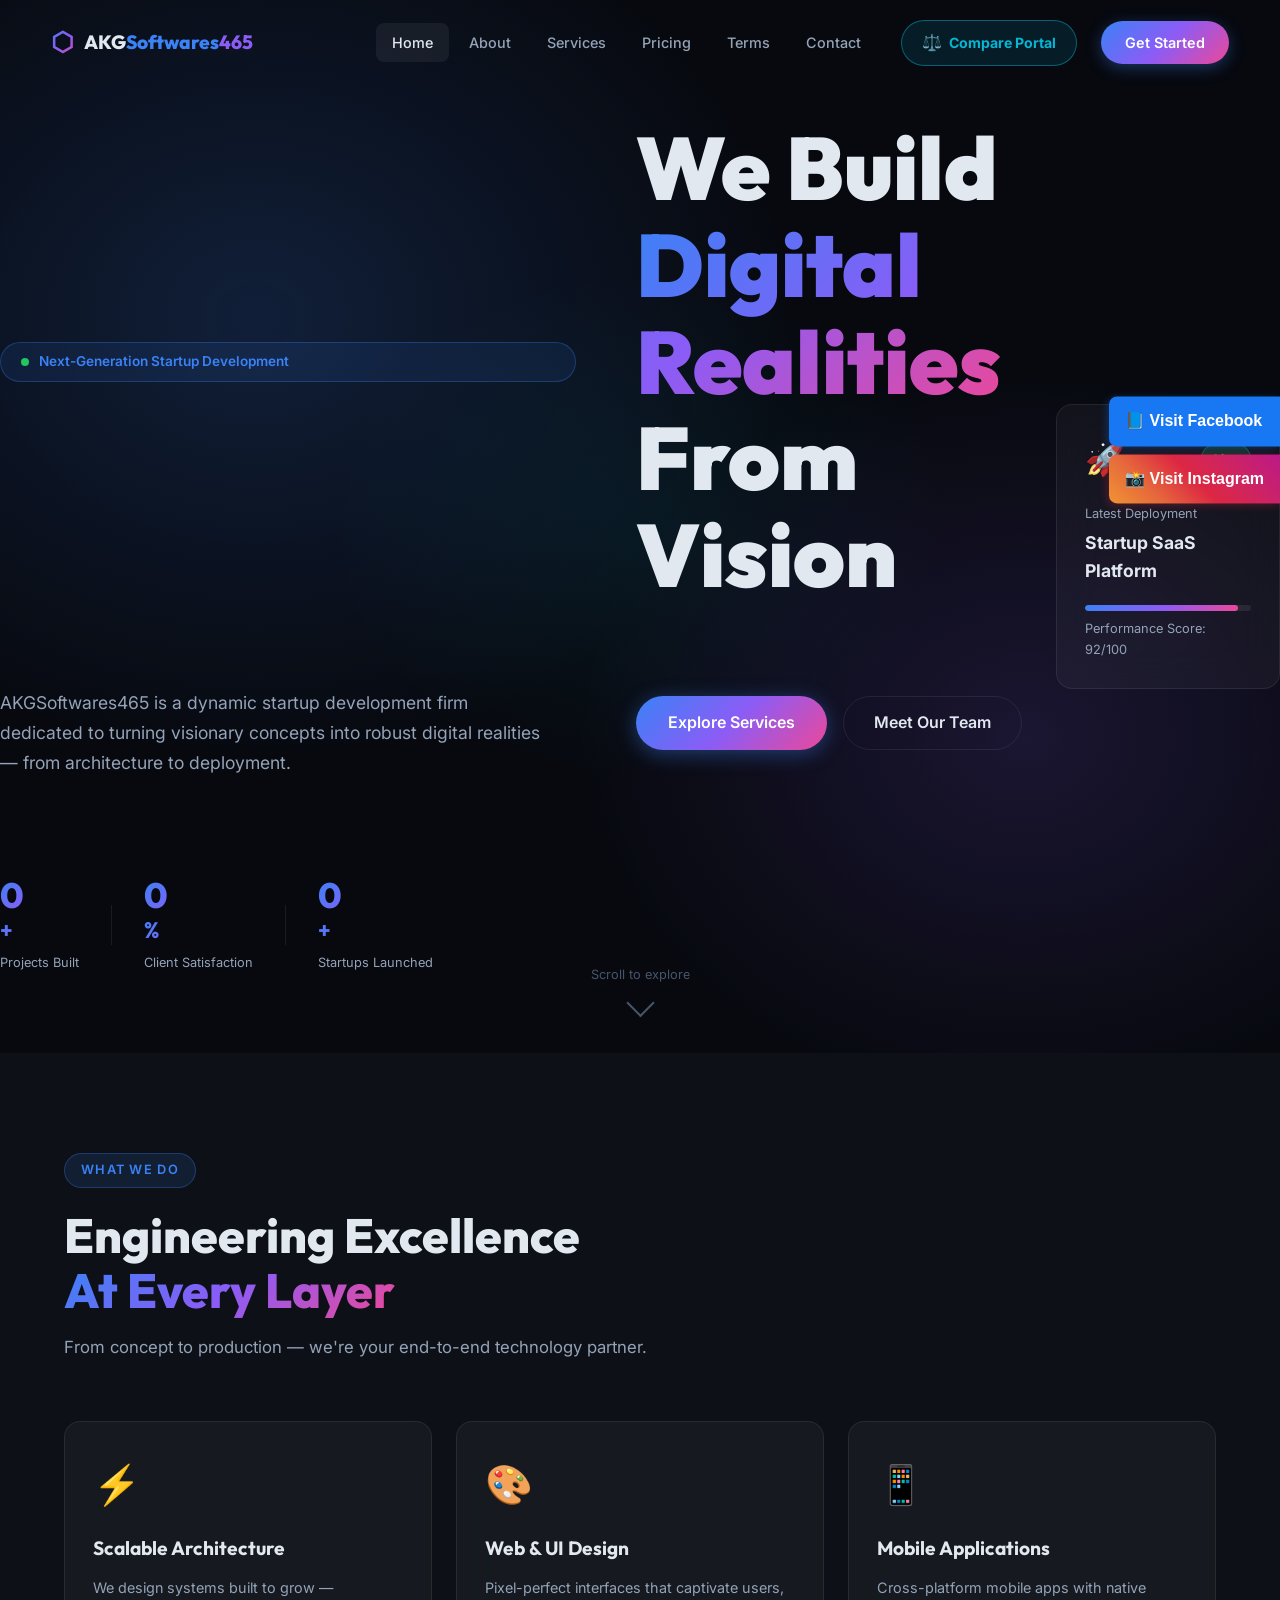
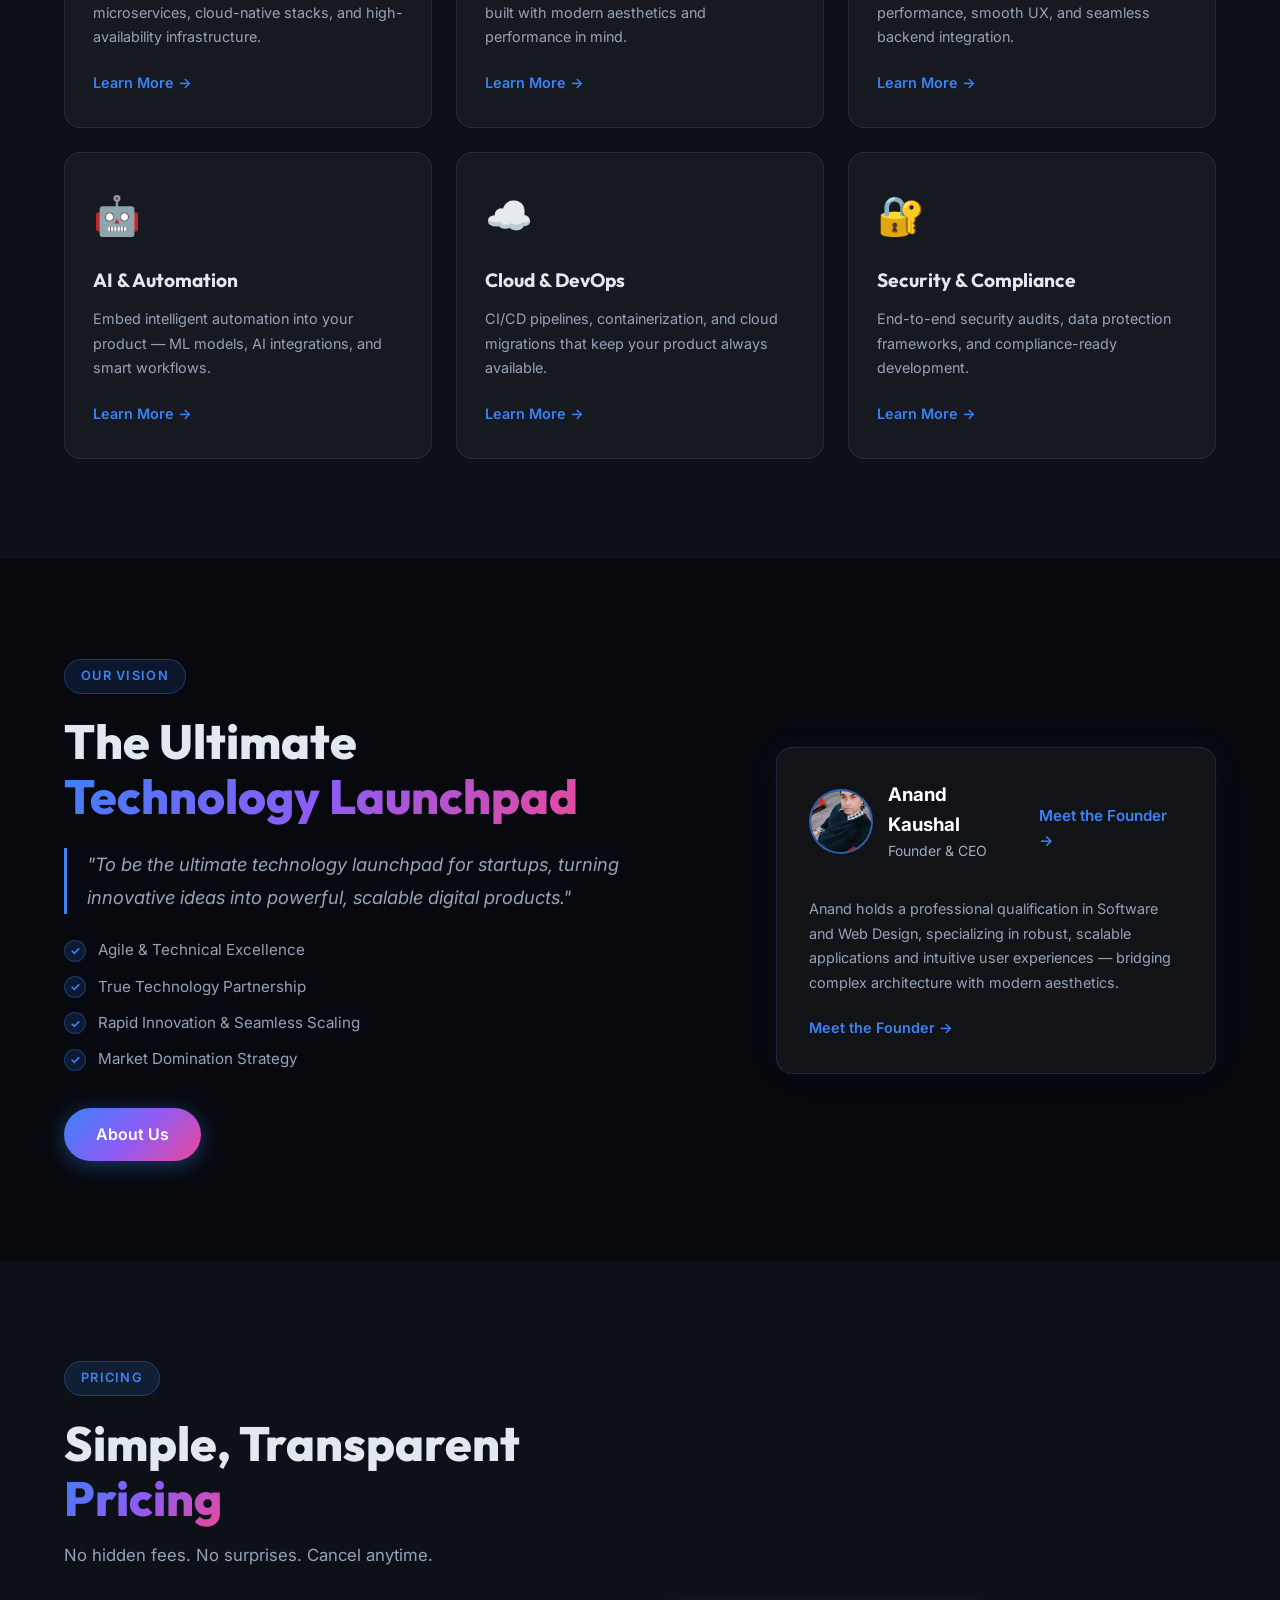
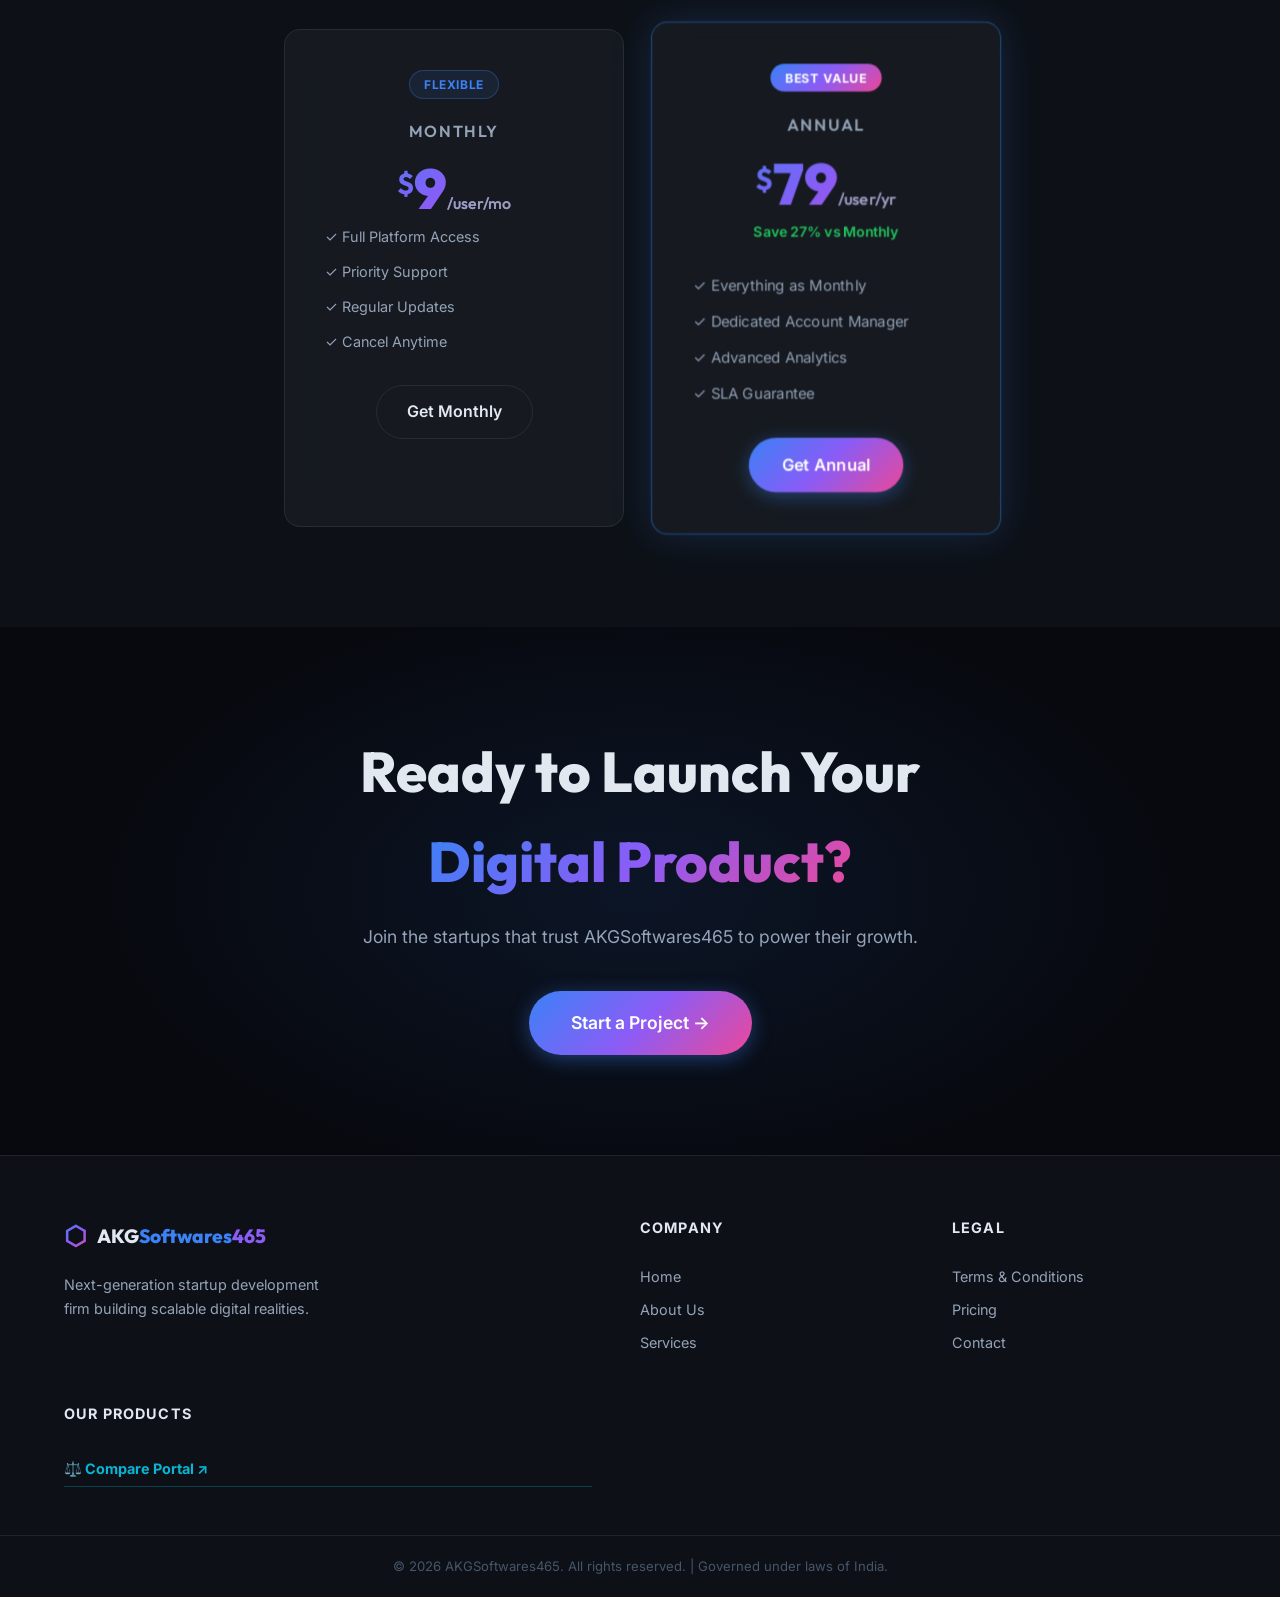
==== commit 3d81a902: "Implement protection layer in index.html Added a protection layer script to prevent unauthorized act" ====
--- a/index.html
+++ b/index.html
@@ -285,5 +285,45 @@
     📸 Visit Instagram
   </a>
 </div>
+
+<script>
+/* ── PROTECTION LAYER ─────────────────────────────────────────────── */
+(function(){
+  document.addEventListener('contextmenu',function(e){e.preventDefault();return false;});
+  document.addEventListener('keydown',function(e){
+    if(e.key==='F12'){e.preventDefault();return false;}
+    if(e.ctrlKey&&e.shiftKey&&['I','i','J','j','C','c','K','k'].includes(e.key)){e.preventDefault();return false;}
+    if(e.ctrlKey&&['U','u','S','s'].includes(e.key)){e.preventDefault();return false;}
+    if(e.metaKey&&e.altKey&&['I','i','J','j','C','c'].includes(e.key)){e.preventDefault();return false;}
+    if(e.metaKey&&e.shiftKey&&['I','i','J','j','C','c'].includes(e.key)){e.preventDefault();return false;}
+  });
+  var ZW=['​','‌','‍','﻿','⁠'];
+  function poison(s){
+    if(typeof s!=='string')return s;
+    var r='';for(var i=0;i<s.length;i++){r+=s[i];if(i%3===2)r+=ZW[i%ZW.length];}return r;
+  }
+  var _log=console.log.bind(console),_warn=console.warn.bind(console),
+      _info=console.info.bind(console),_err=console.error.bind(console);
+  function pa(a){return Array.prototype.map.call(a,function(x){return typeof x==='string'?poison(x):x;});}
+  console.log=function(){_log.apply(console,pa(arguments));};
+  console.warn=function(){_warn.apply(console,pa(arguments));};
+  console.info=function(){_info.apply(console,pa(arguments));};
+  console.error=function(){_err.apply(console,pa(arguments));};
+  document.addEventListener('copy',function(e){
+    var sel=window.getSelection?window.getSelection().toString():'';
+    if(sel&&e.clipboardData){e.clipboardData.setData('text/plain',poison(sel));e.preventDefault();}
+  });
+  if(navigator.clipboard&&navigator.clipboard.writeText){
+    var _ow=navigator.clipboard.writeText.bind(navigator.clipboard);
+    navigator.clipboard.writeText=function(t){return _ow(poison(t));};
+  }
+  setTimeout(function(){
+    _warn('%c⛔ Protected Portal','color:#f87171;font-size:16px;font-weight:bold;');
+    _warn('%cUnauthorised inspection of this page is prohibited.','color:#94a3b8;font-size:12px;');
+  },600);
+})();
+/* ───────────────────────────────────────────────────────────────────── */
+</script>
+
 </body>
 </html>
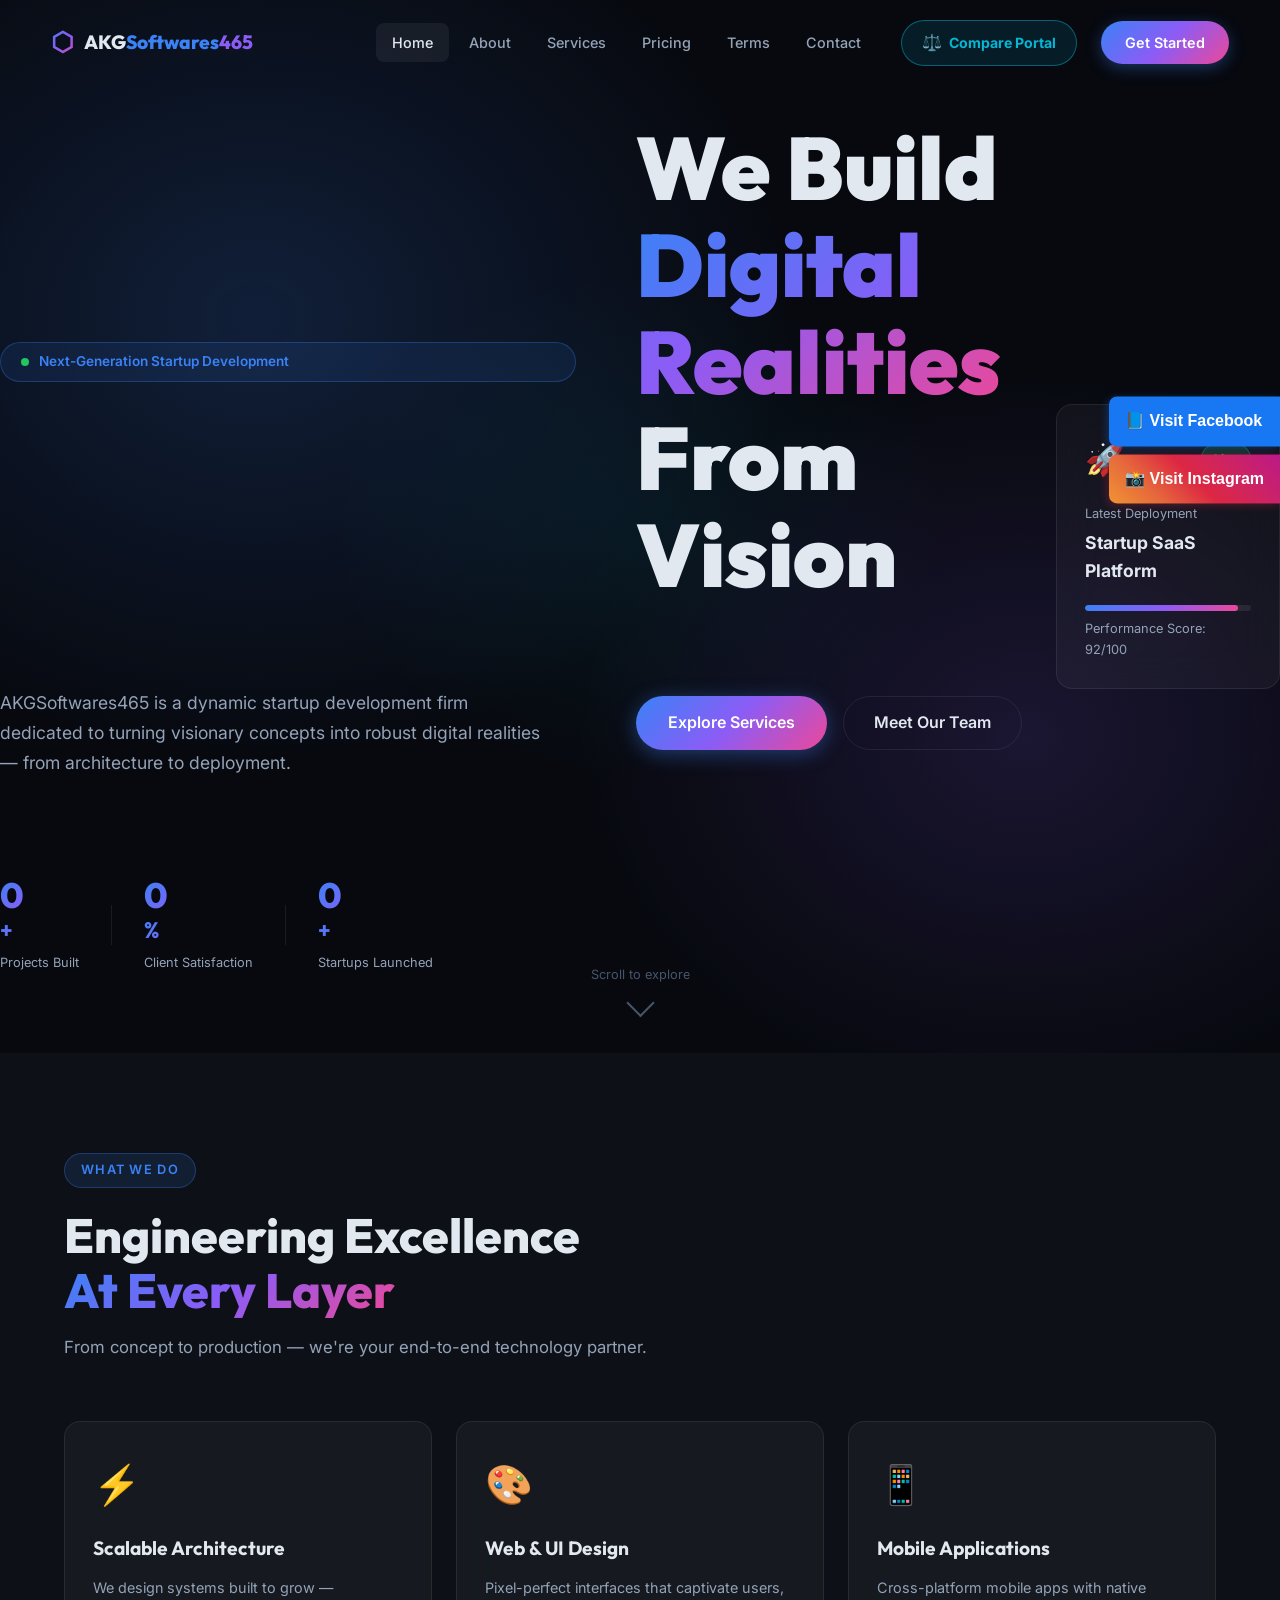
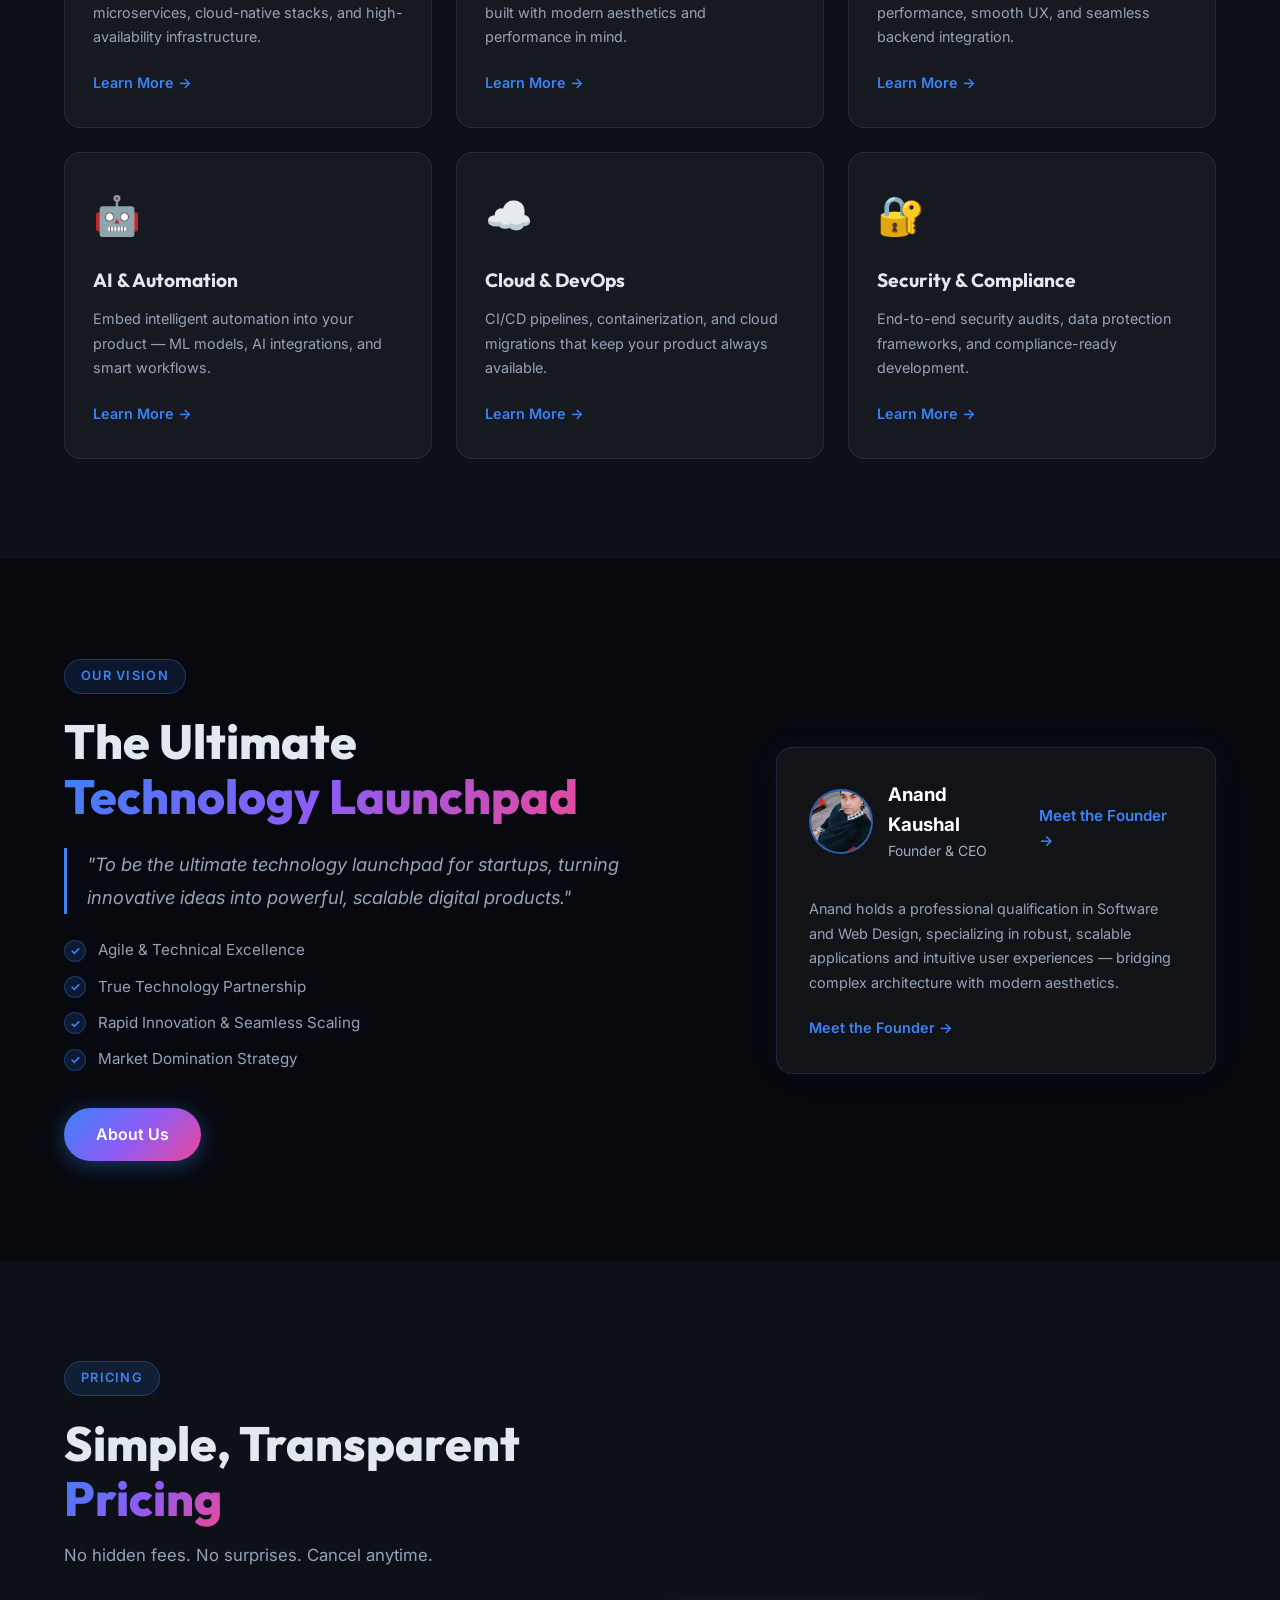
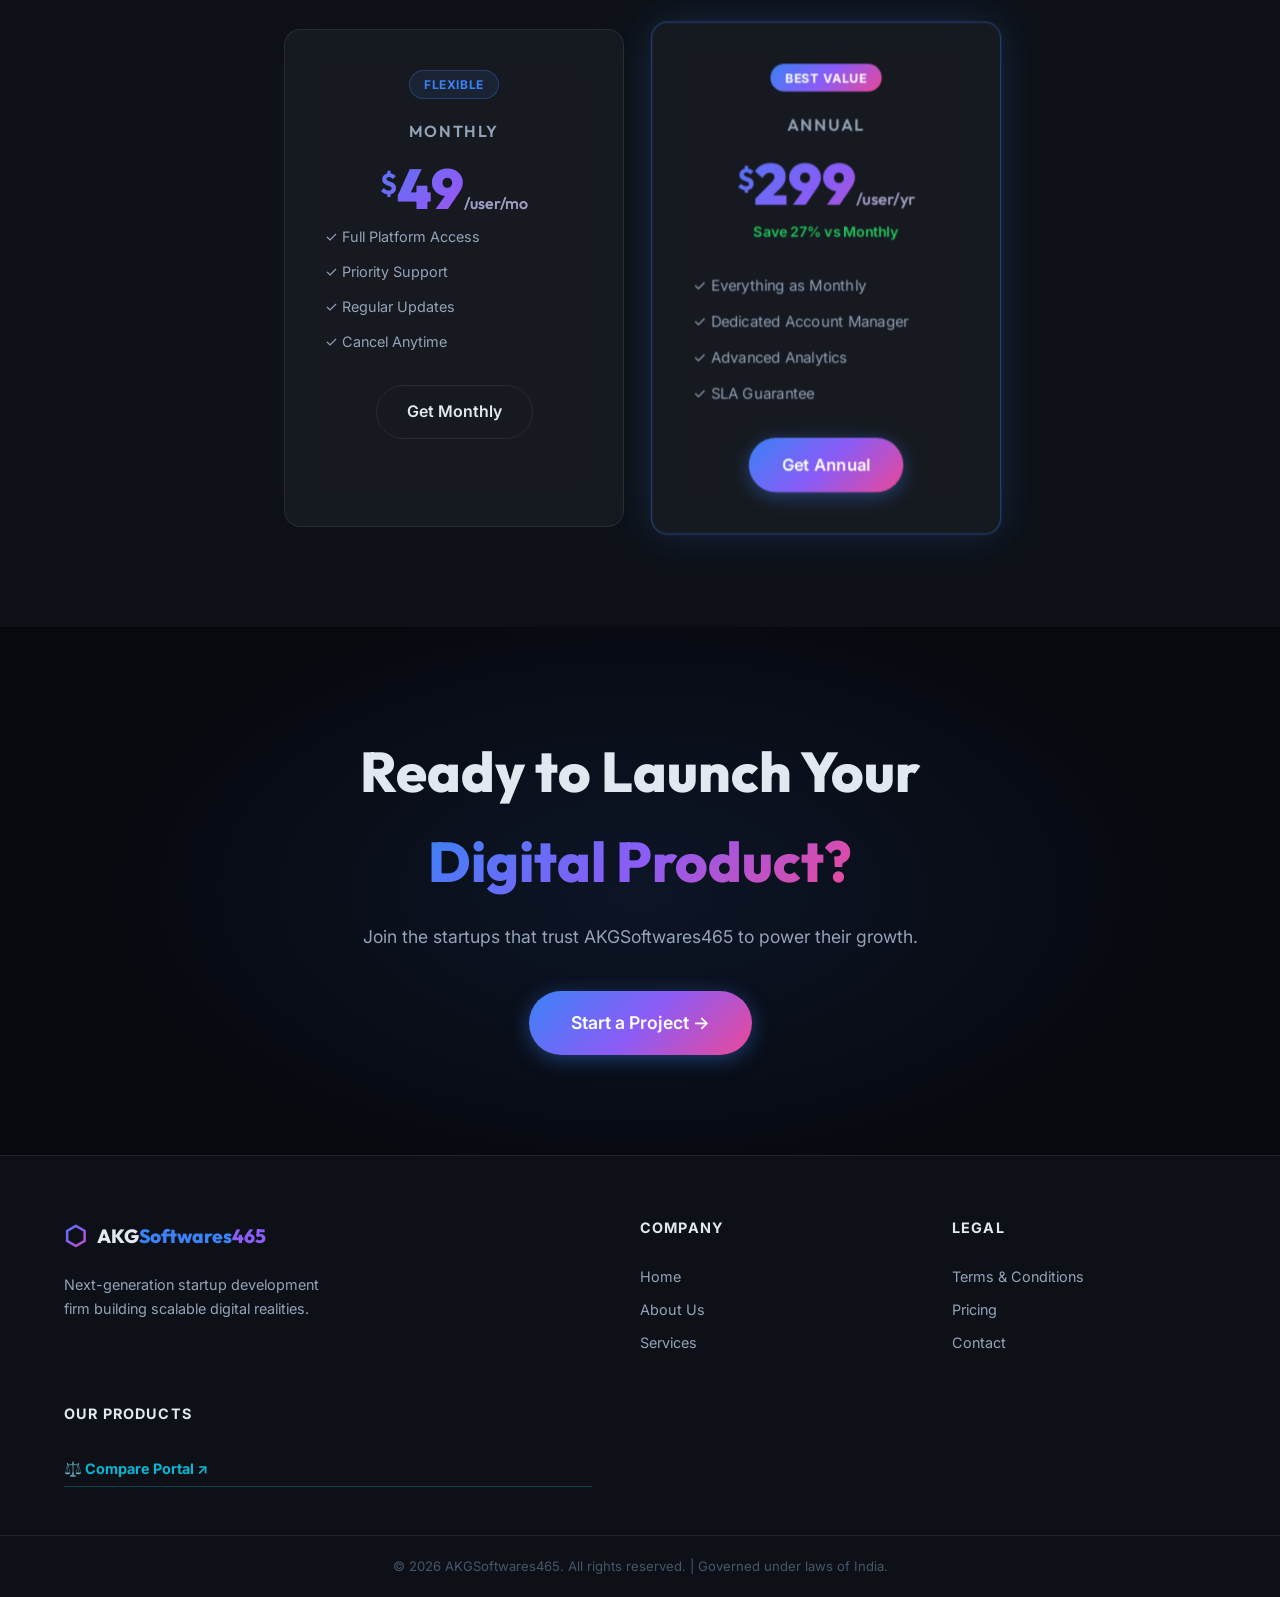
==== commit 509c5bf7: "Update pricing amounts in index.html" ====
--- a/index.html
+++ b/index.html
@@ -206,7 +206,7 @@
         <div class="price-card glass-card" id="price-monthly">
           <div class="price-badge">Flexible</div>
           <p class="price-plan">Monthly</p>
-          <div class="price-amount"><span class="price-currency">$</span>9<span class="price-per">/user/mo</span></div>
+          <div class="price-amount"><span class="price-currency">$</span>49<span class="price-per">/user/mo</span></div>
           <ul class="price-features">
             <li>✓ Full Platform Access</li>
             <li>✓ Priority Support</li>
@@ -218,7 +218,7 @@
         <div class="price-card glass-card featured" id="price-annual">
           <div class="price-badge best">Best Value</div>
           <p class="price-plan">Annual</p>
-          <div class="price-amount"><span class="price-currency">$</span>79<span class="price-per">/user/yr</span></div>
+          <div class="price-amount"><span class="price-currency">$</span>299<span class="price-per">/user/yr</span></div>
           <p class="price-save">Save 27% vs Monthly</p>
           <ul class="price-features">
             <li>✓ Everything as Monthly</li>
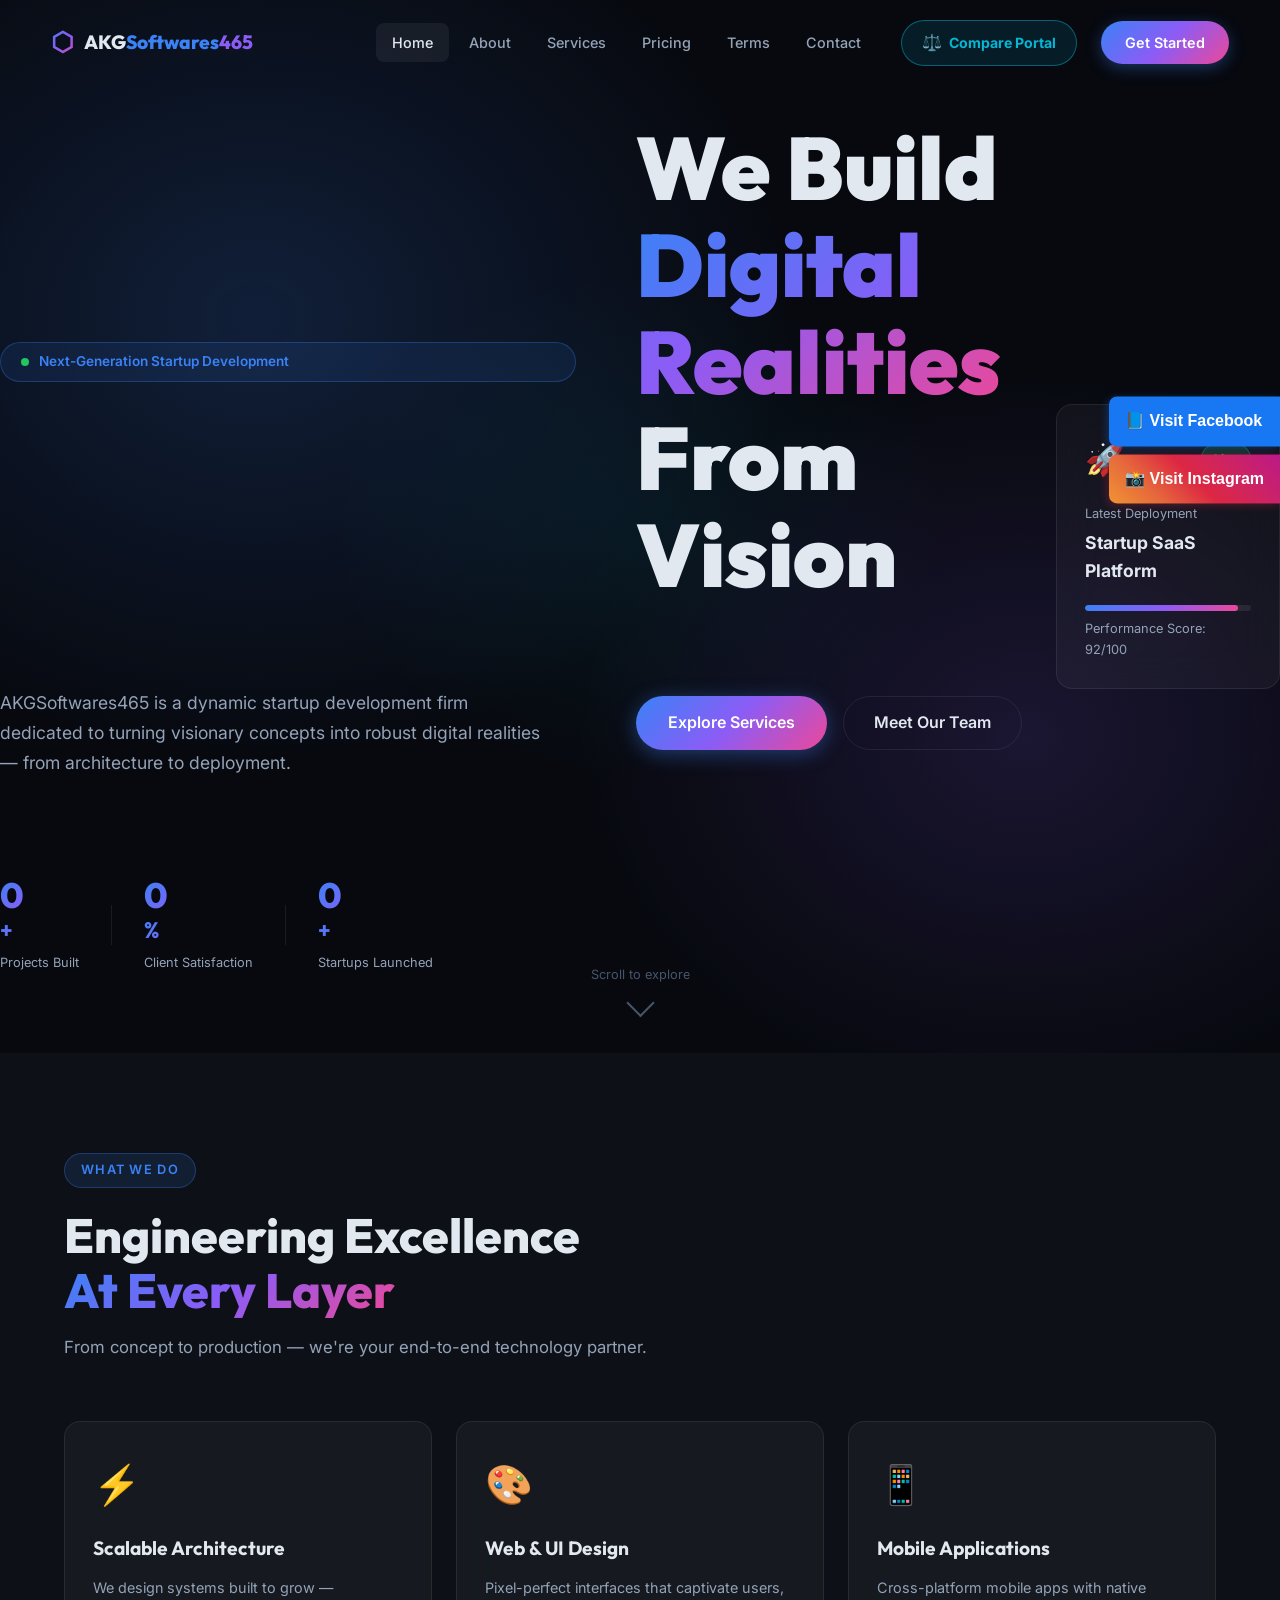
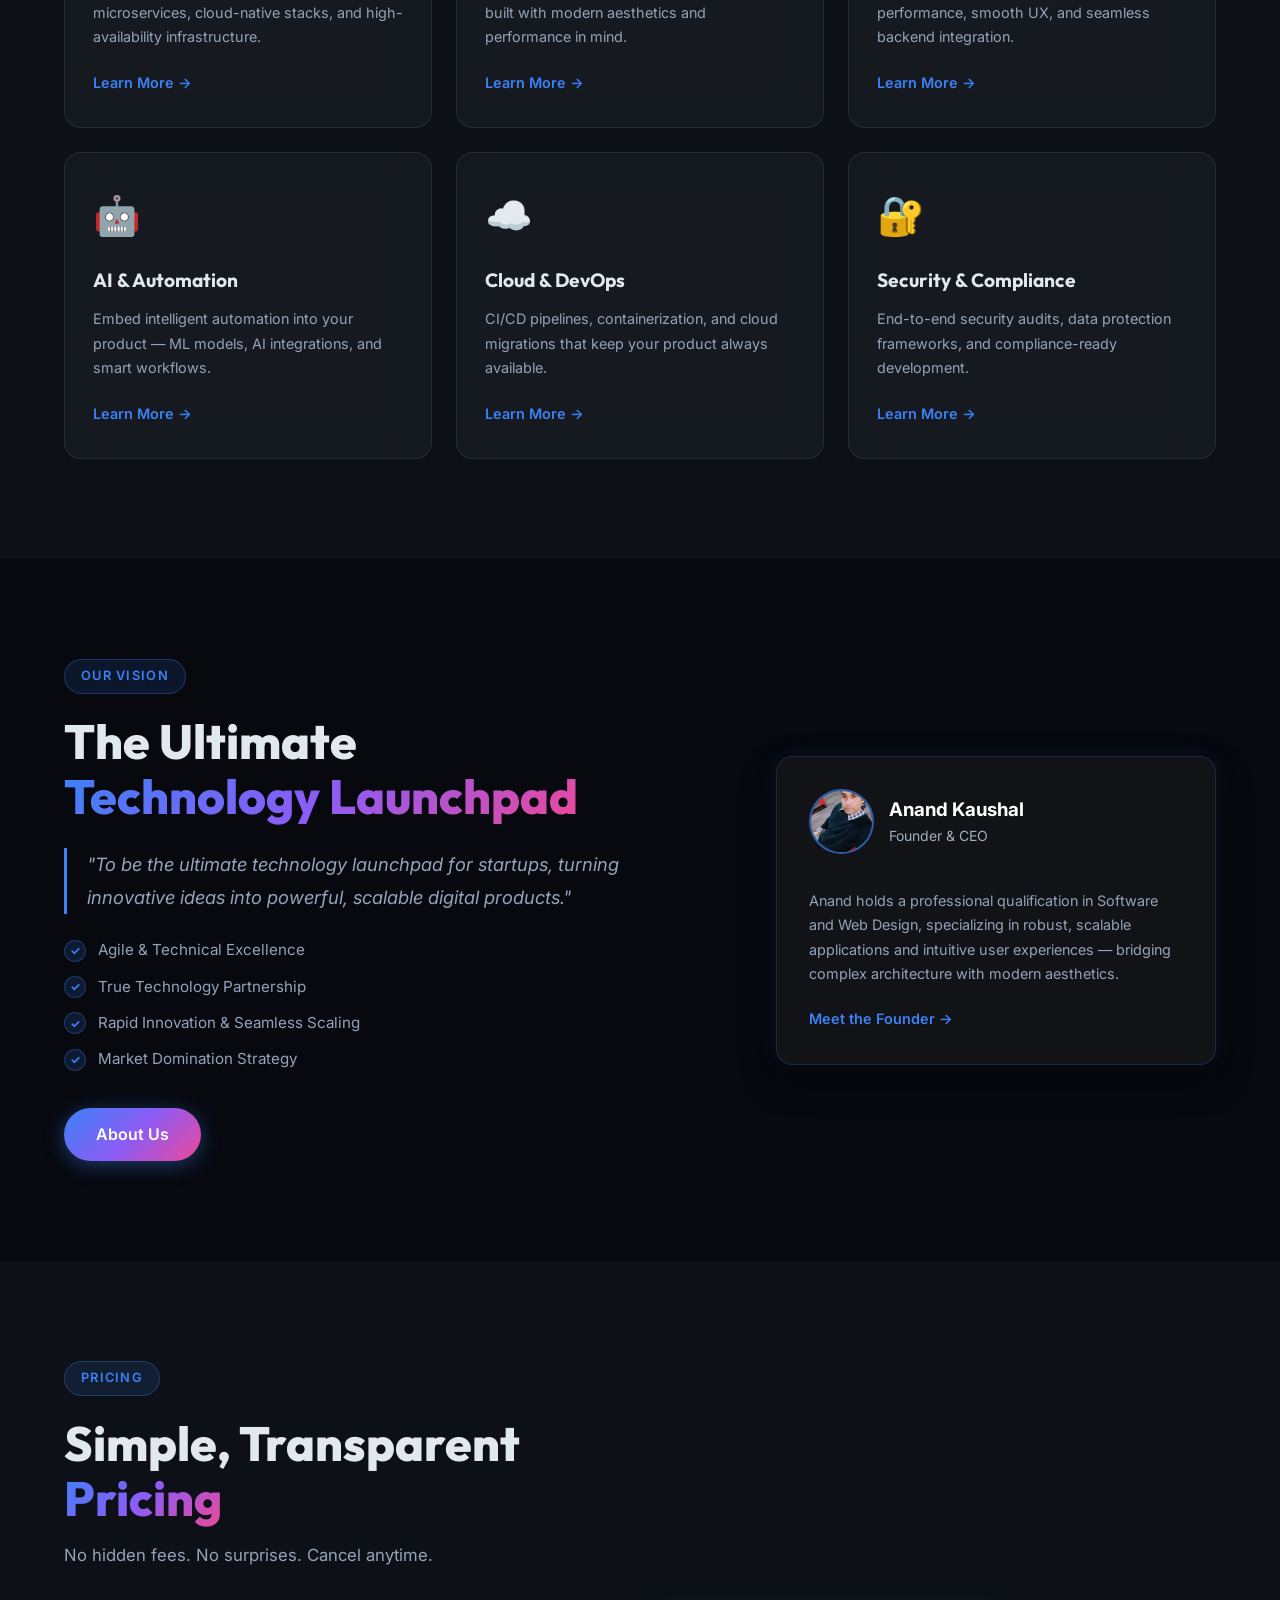
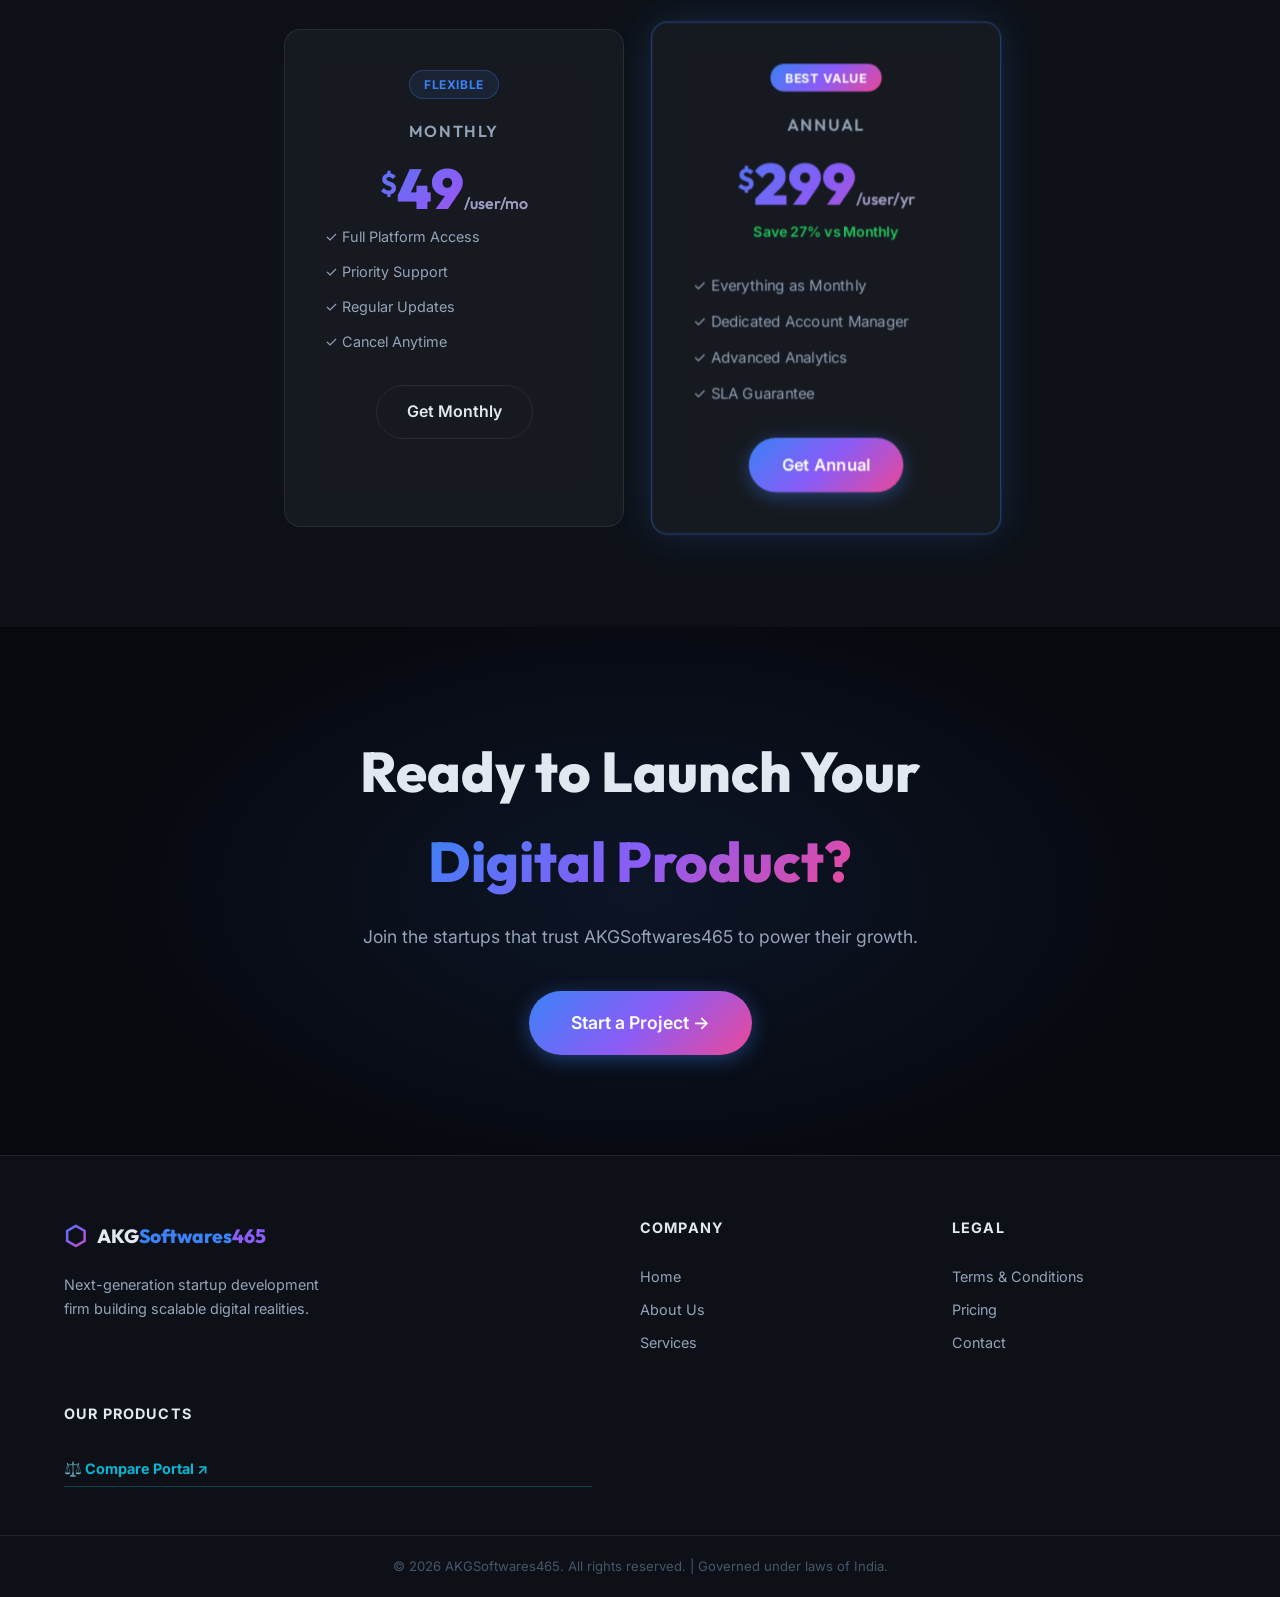
==== commit 5a46fac0: "Remove action link to 'Meet the Founder' Removed the action link to 'Meet the Founder' from the biog" ====
--- a/index.html
+++ b/index.html
@@ -180,9 +180,7 @@
 
 
   <!-- Action Link -->
-  <a href="about.html" style="color: #3b82f6; text-decoration: none; font-weight: 600; font-size: 0.95rem; display: inline-flex; align-items: center; gap: 6px; transition: color 0.2s;">
-    Meet the Founder →
-  </a>
+
 
 </div>
           <p class="vc-desc">
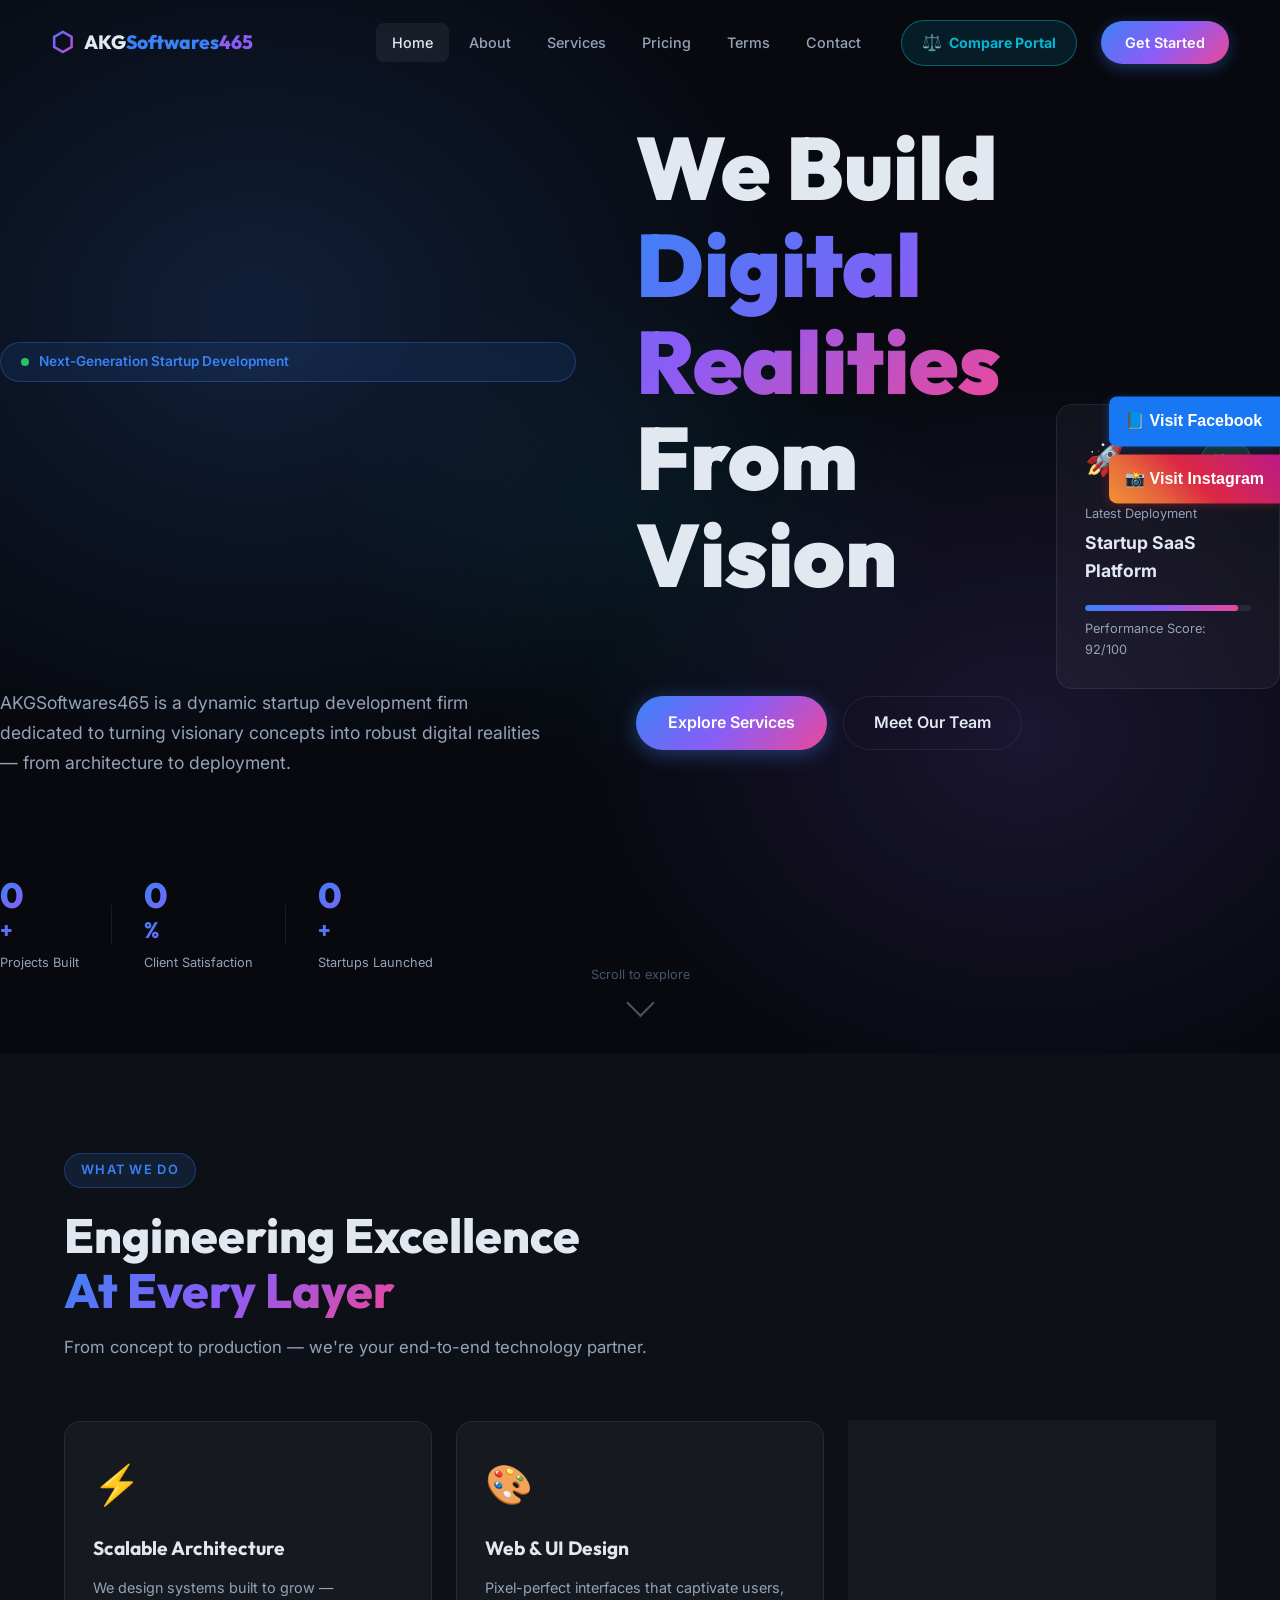
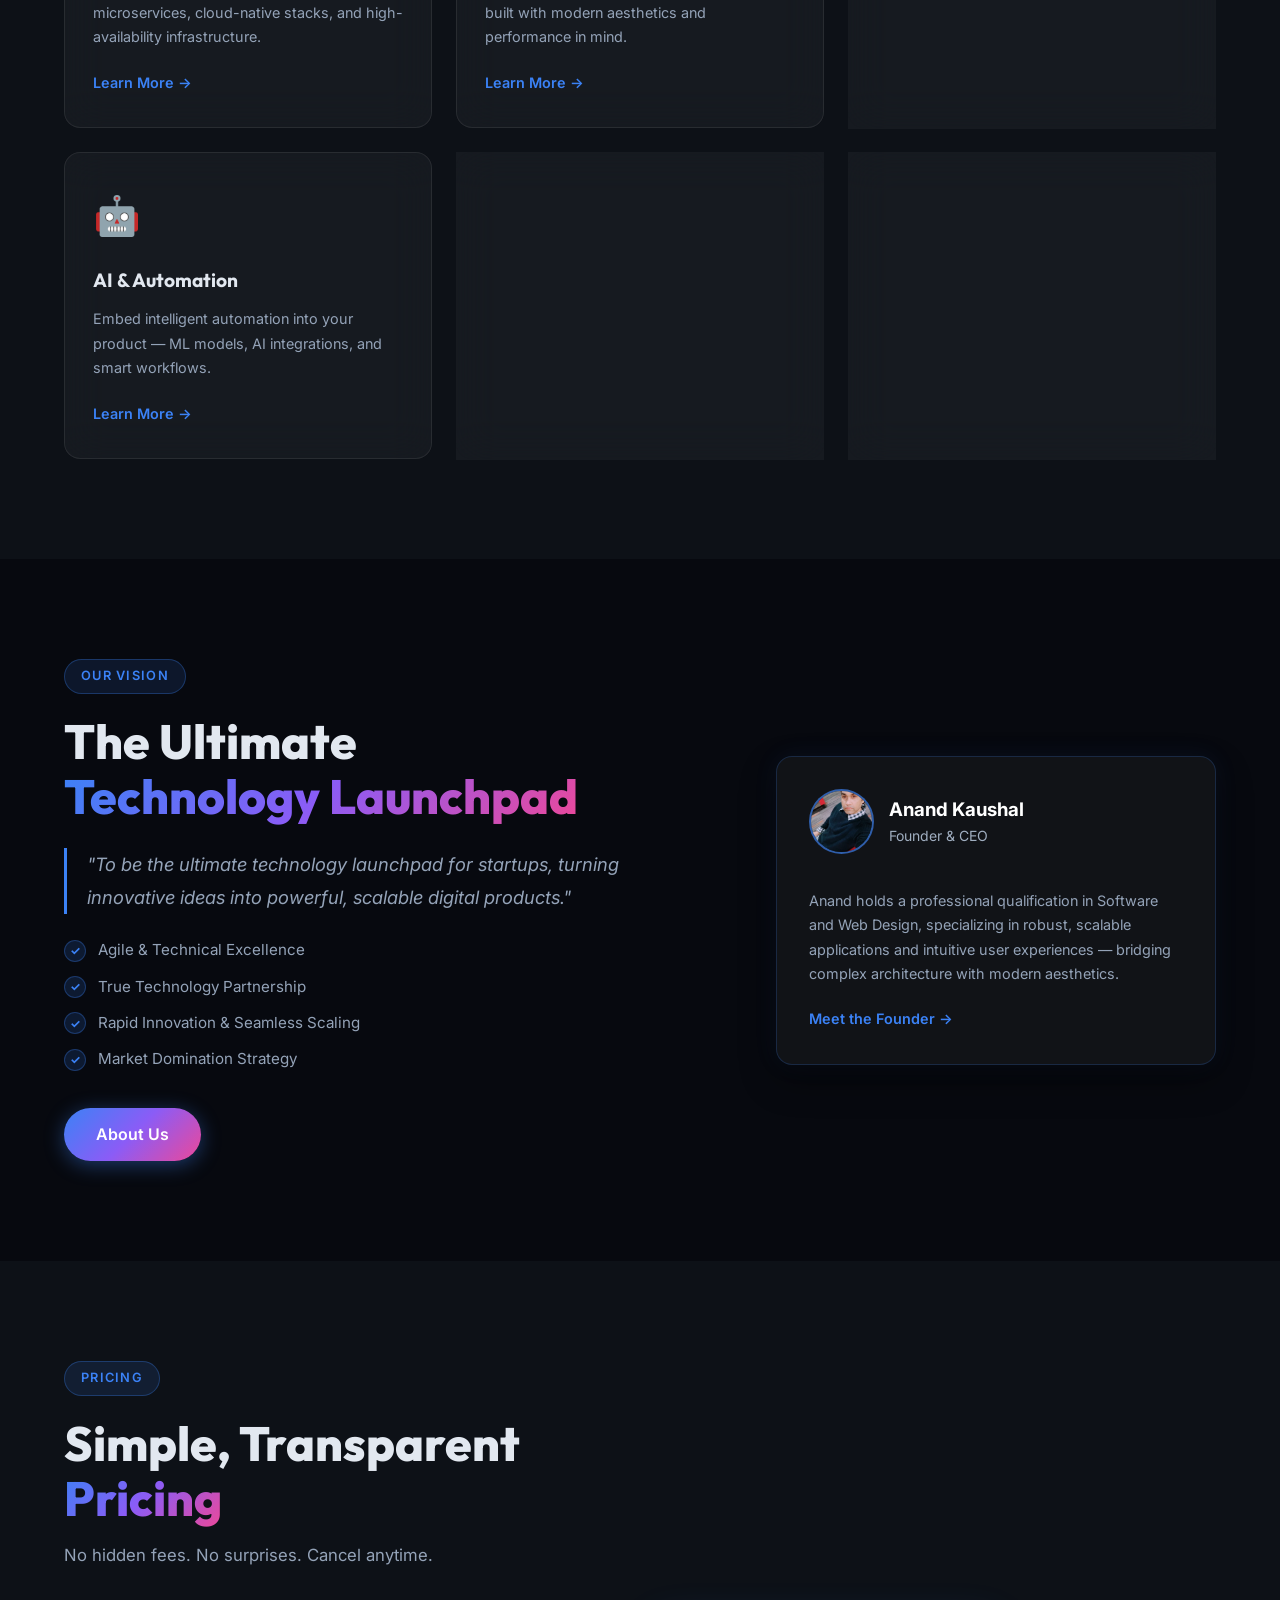
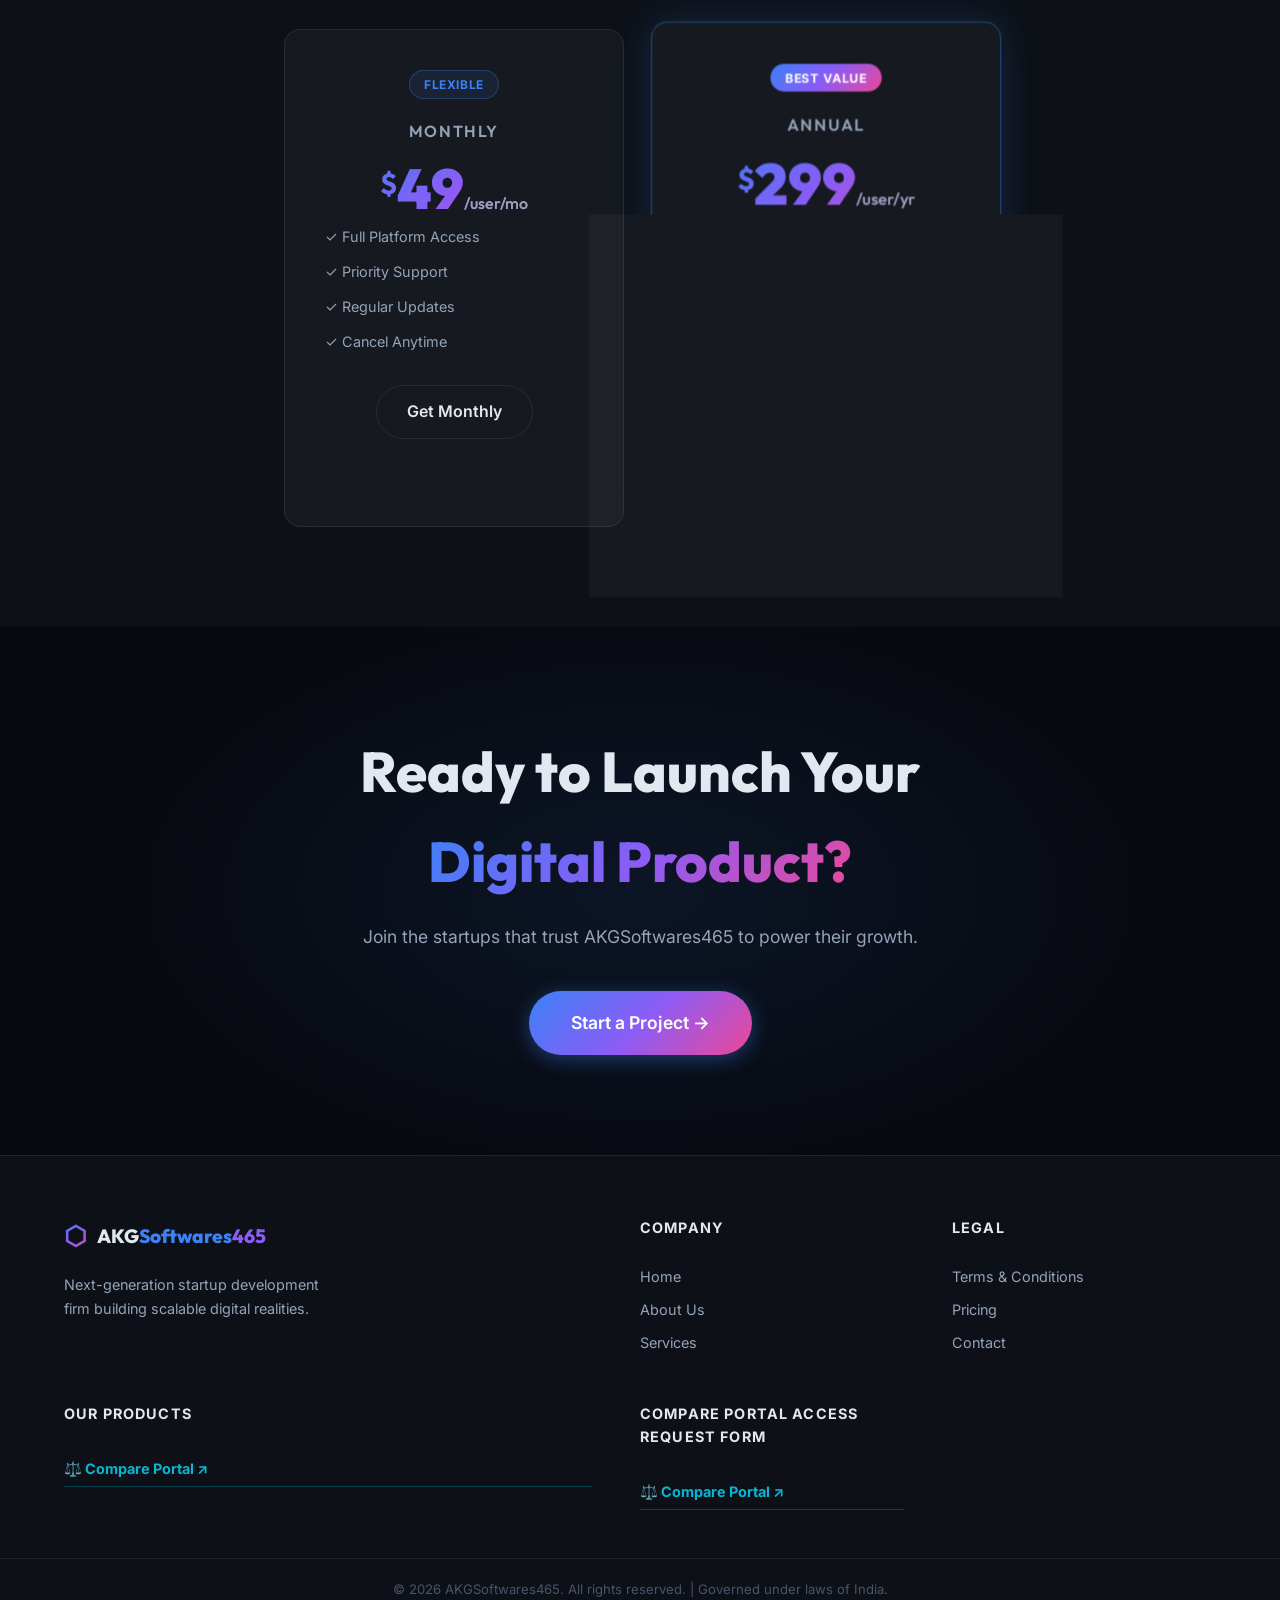
==== commit 2d96d159: "Add Compare Portal Access Request Form link" ====
--- a/index.html
+++ b/index.html
@@ -265,6 +265,10 @@
         <p class="footer-heading">Our Products</p>
         <a href="https://nine-june-26-compare-box.onrender.com/login" target="_blank" rel="noopener noreferrer" class="footer-portal-link" id="footer-compare-portal">⚖️ Compare Portal ↗</a>
       </div>
+      <div class="footer-links-col">
+        <p class="footer-heading">Compare Portal Access Request Form</p>
+        <a href="https://forms.gle/U2RA2zRbK295QaJQ6" target="_blank" rel="noopener noreferrer" class="footer-portal-link" id="footer-compare-portal">⚖️ Compare Portal ↗</a>
+      </div>      
     </div>
     <div class="footer-bottom">
       <p>© 2026 AKGSoftwares465. All rights reserved. | Governed under laws of India.</p>
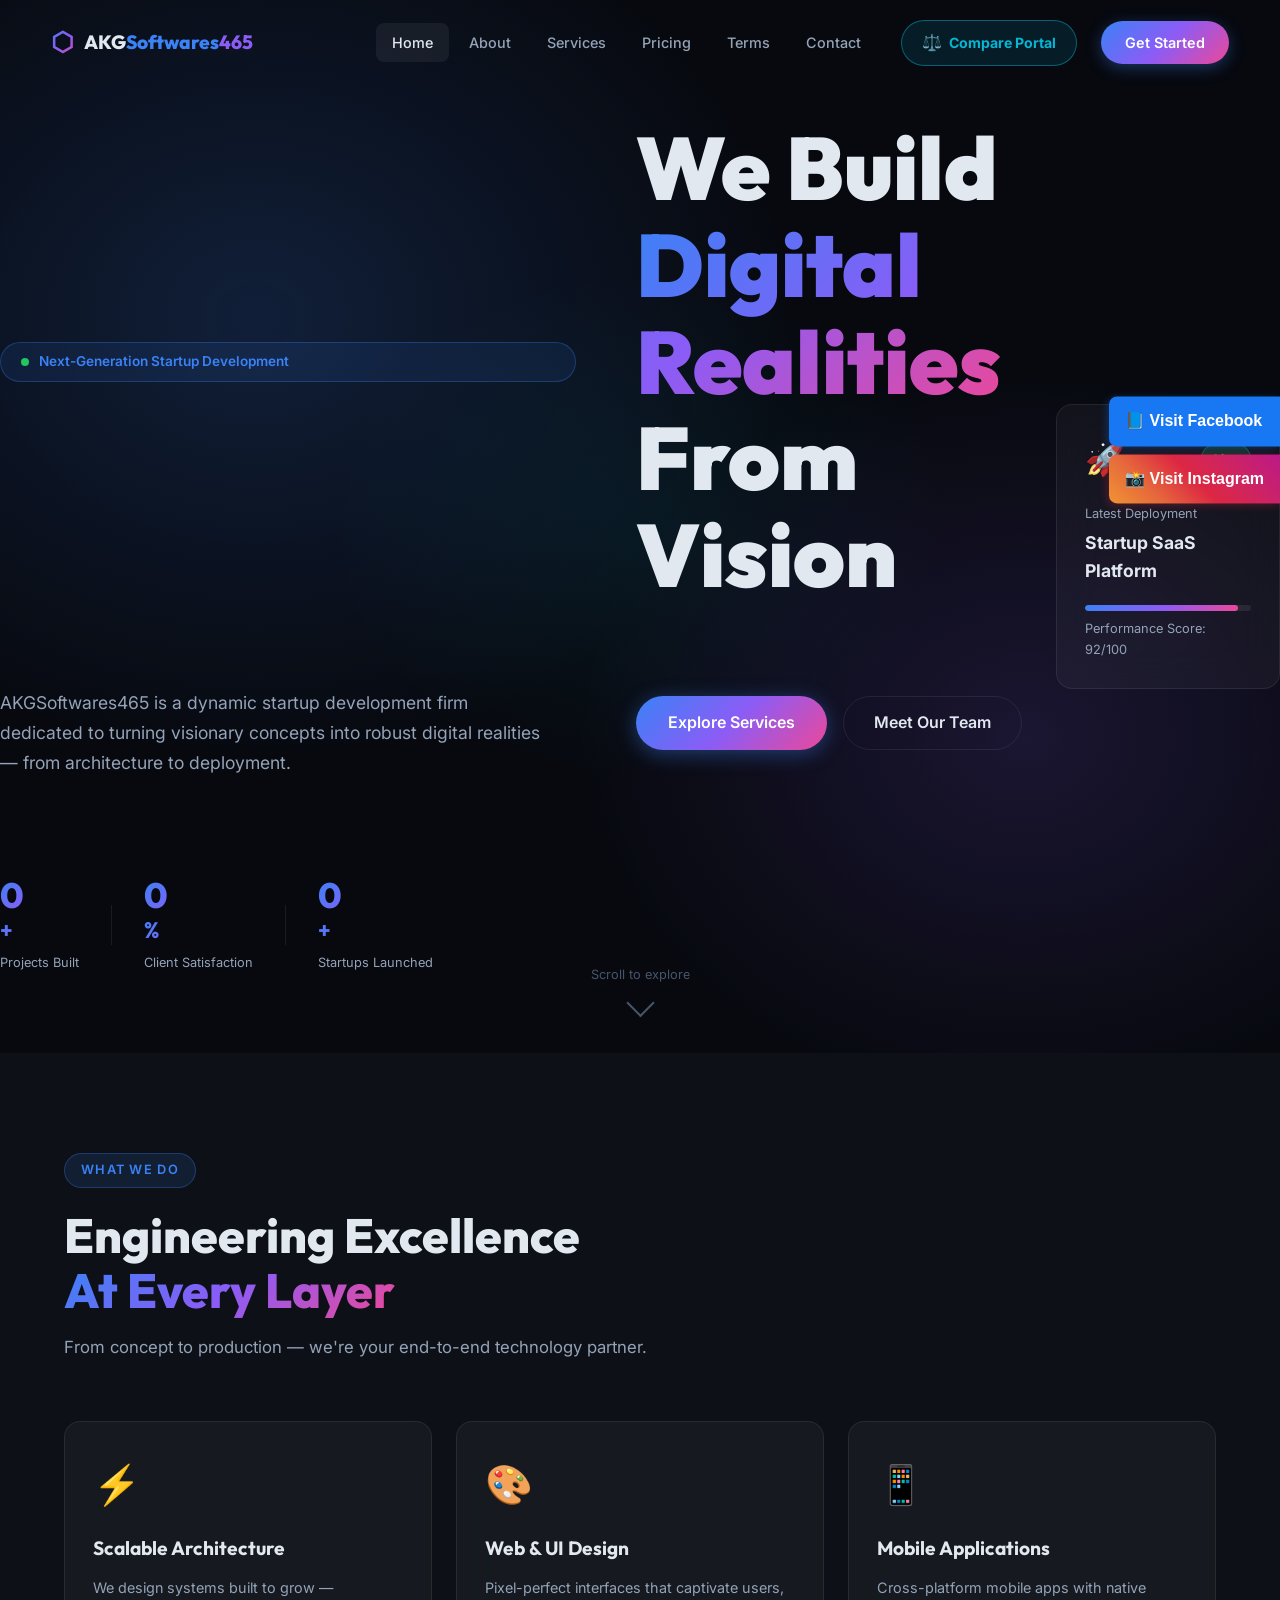
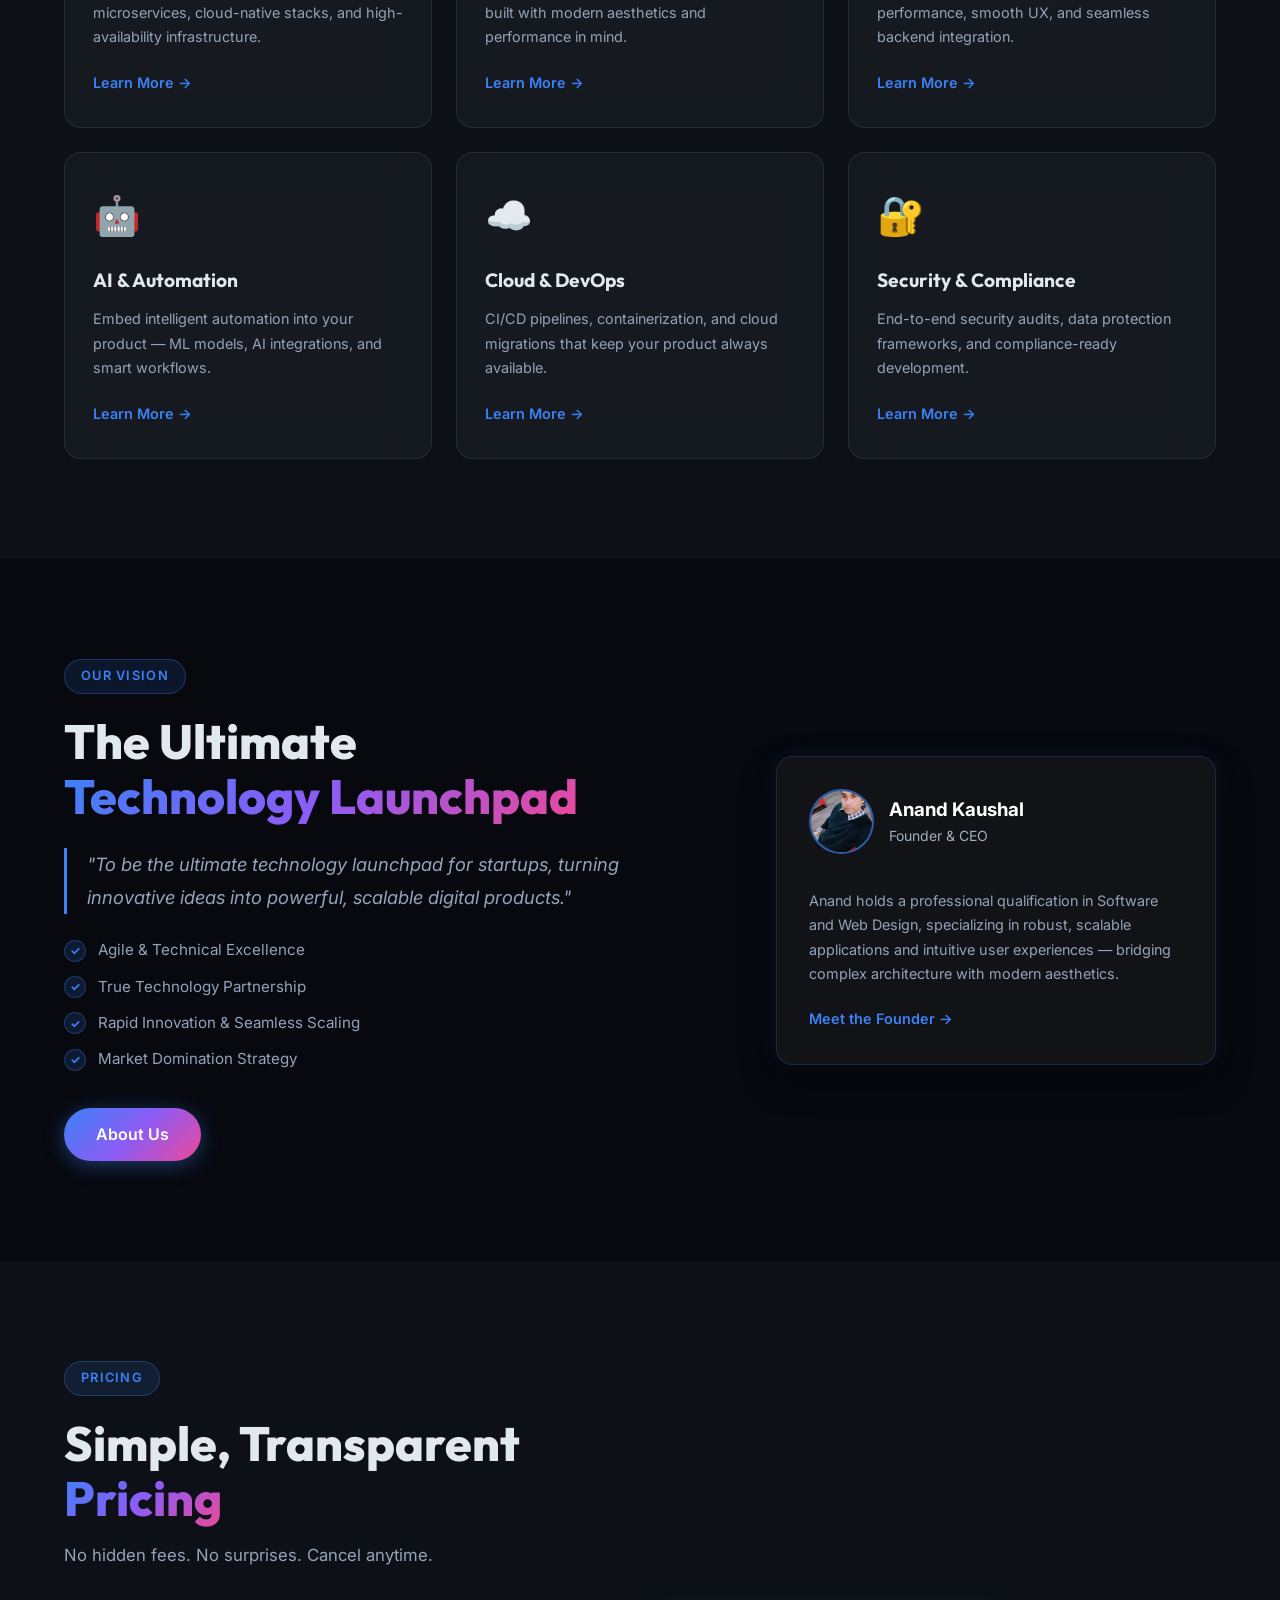
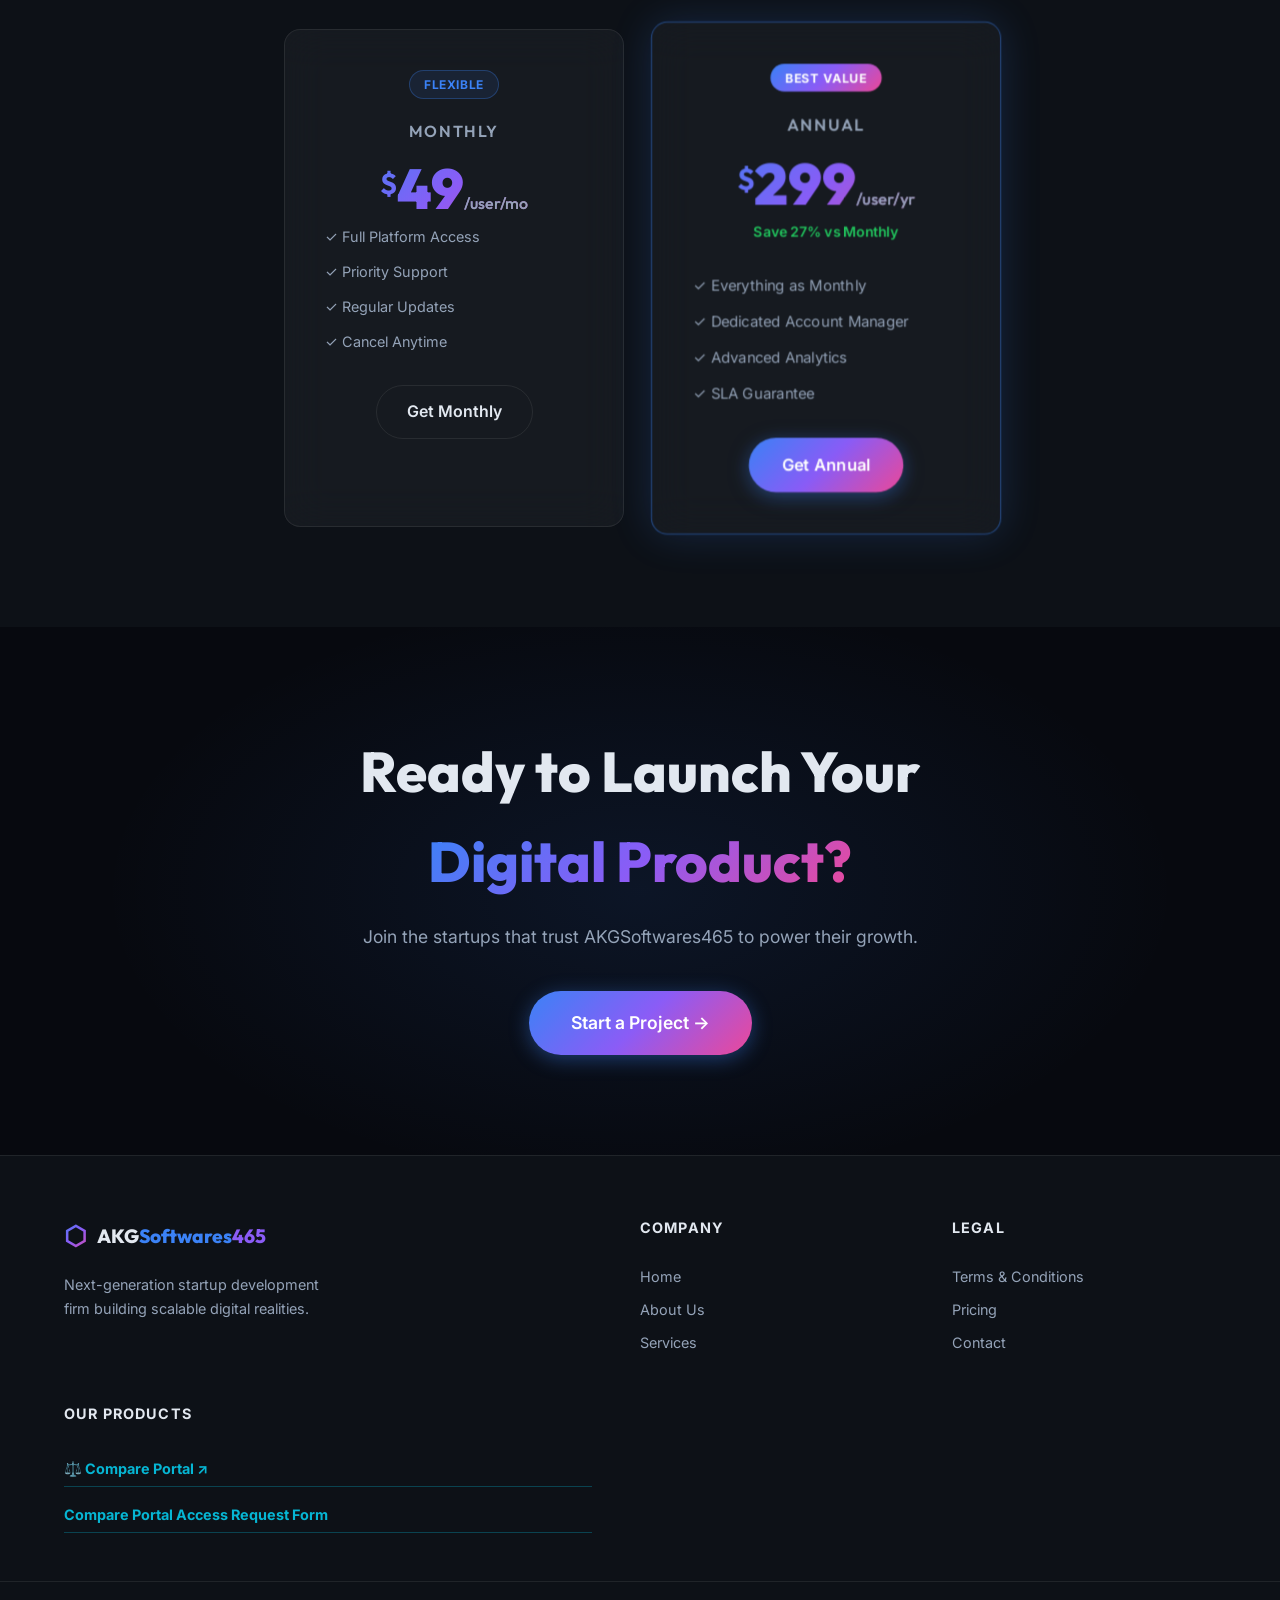
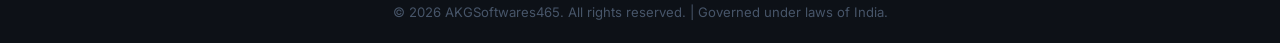
==== commit aa26b6cd: "Refactor footer links for clarity Removed redundant footer links and consolidated the Compare Portal" ====
--- a/index.html
+++ b/index.html
@@ -264,11 +264,8 @@
       <div class="footer-links-col">
         <p class="footer-heading">Our Products</p>
         <a href="https://nine-june-26-compare-box.onrender.com/login" target="_blank" rel="noopener noreferrer" class="footer-portal-link" id="footer-compare-portal">⚖️ Compare Portal ↗</a>
-      </div>
-      <div class="footer-links-col">
-        <p class="footer-heading">Compare Portal Access Request Form</p>
-        <a href="https://forms.gle/U2RA2zRbK295QaJQ6" target="_blank" rel="noopener noreferrer" class="footer-portal-link" id="footer-compare-portal">⚖️ Compare Portal ↗</a>
-      </div>      
+      <a href="https://forms.gle/U2RA2zRbK295QaJQ6" target="_blank" rel="noopener noreferrer" class="footer-portal-link" id="footer-compare-portal">Compare Portal Access Request Form</a>
+      </div>     
     </div>
     <div class="footer-bottom">
       <p>© 2026 AKGSoftwares465. All rights reserved. | Governed under laws of India.</p>
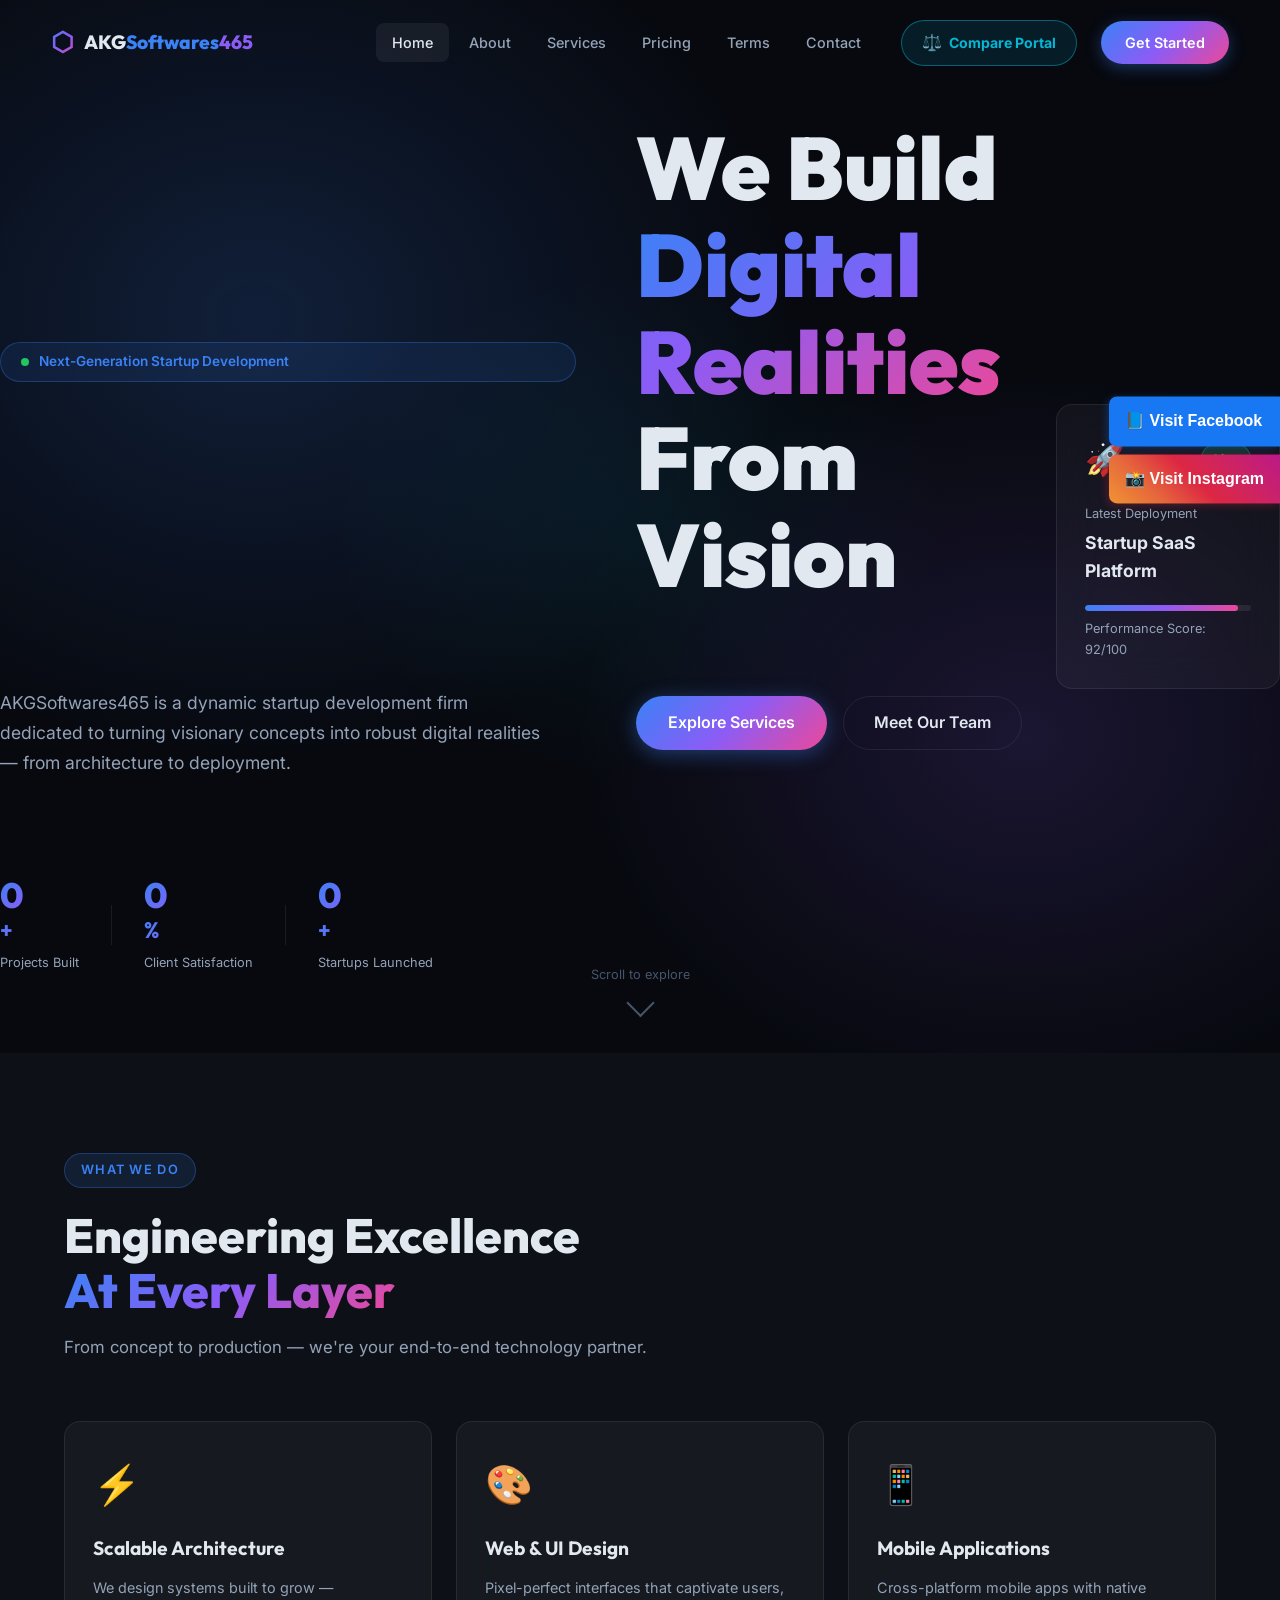
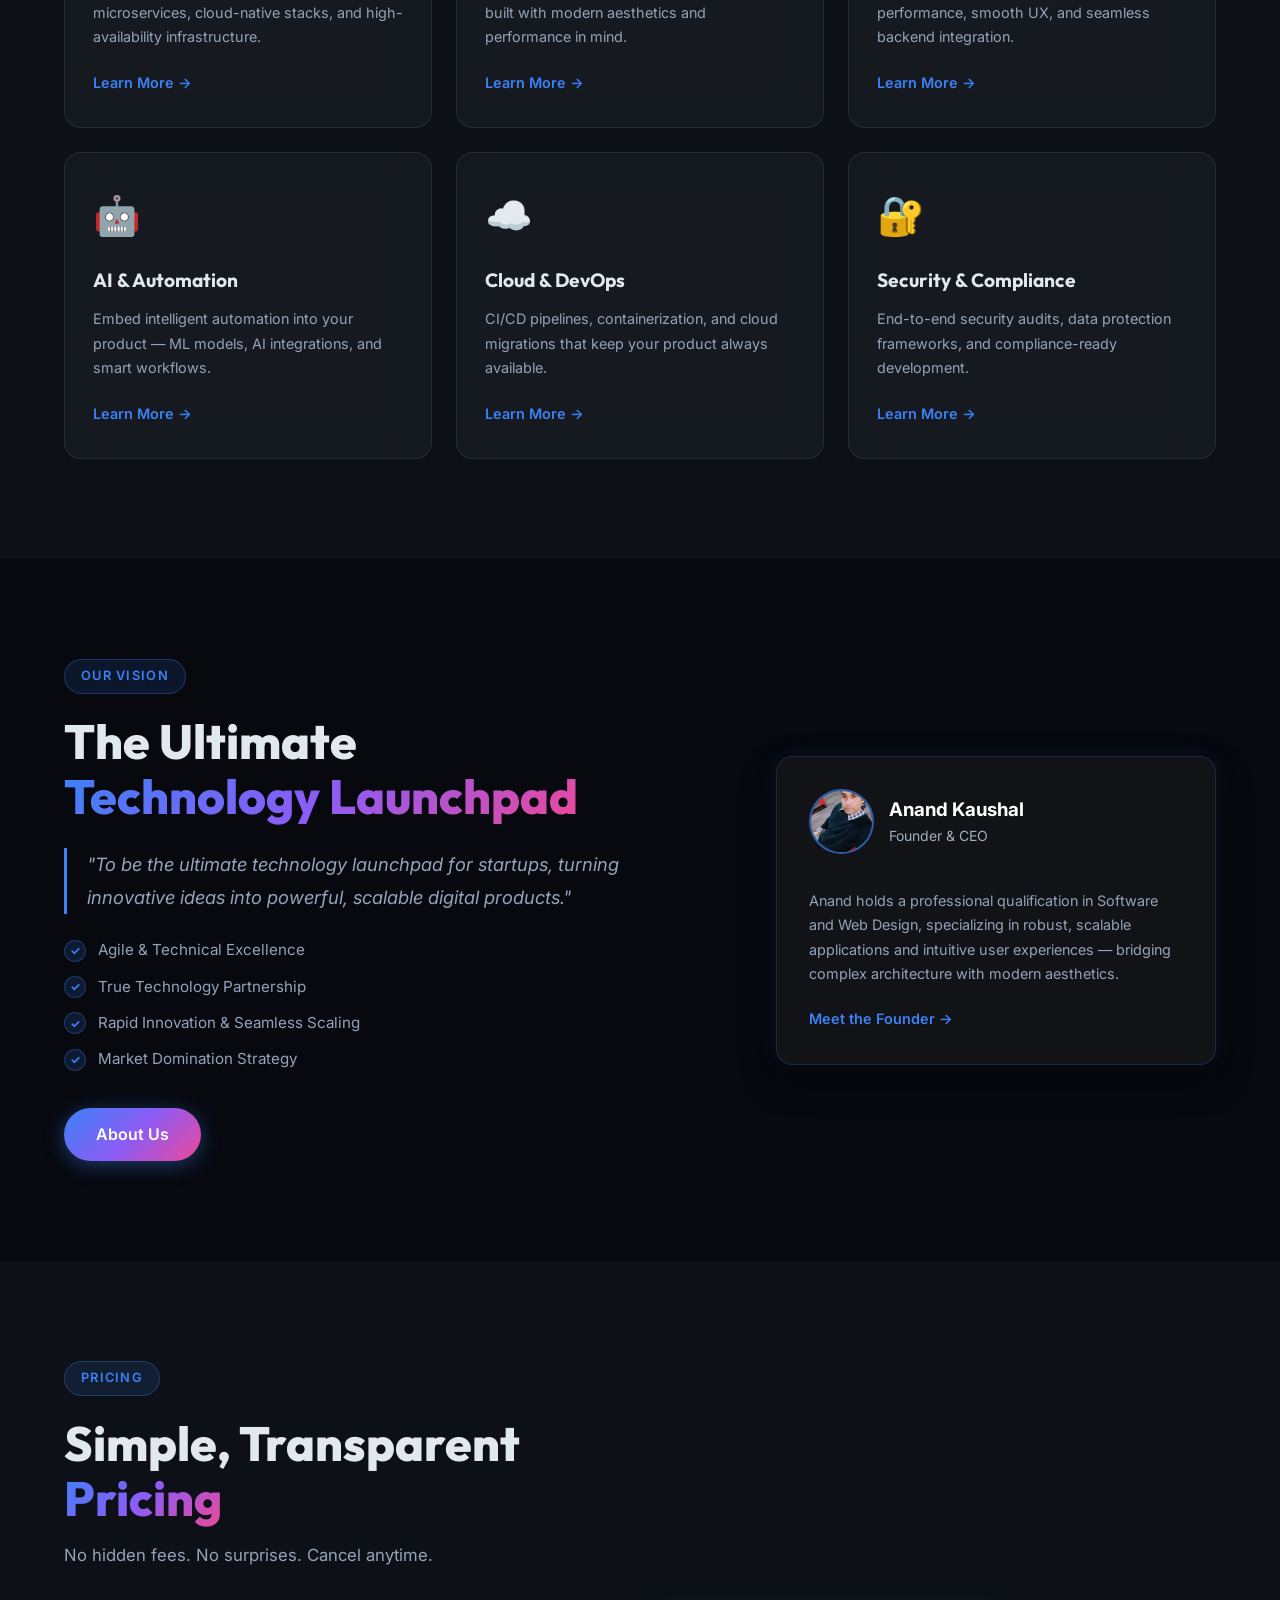
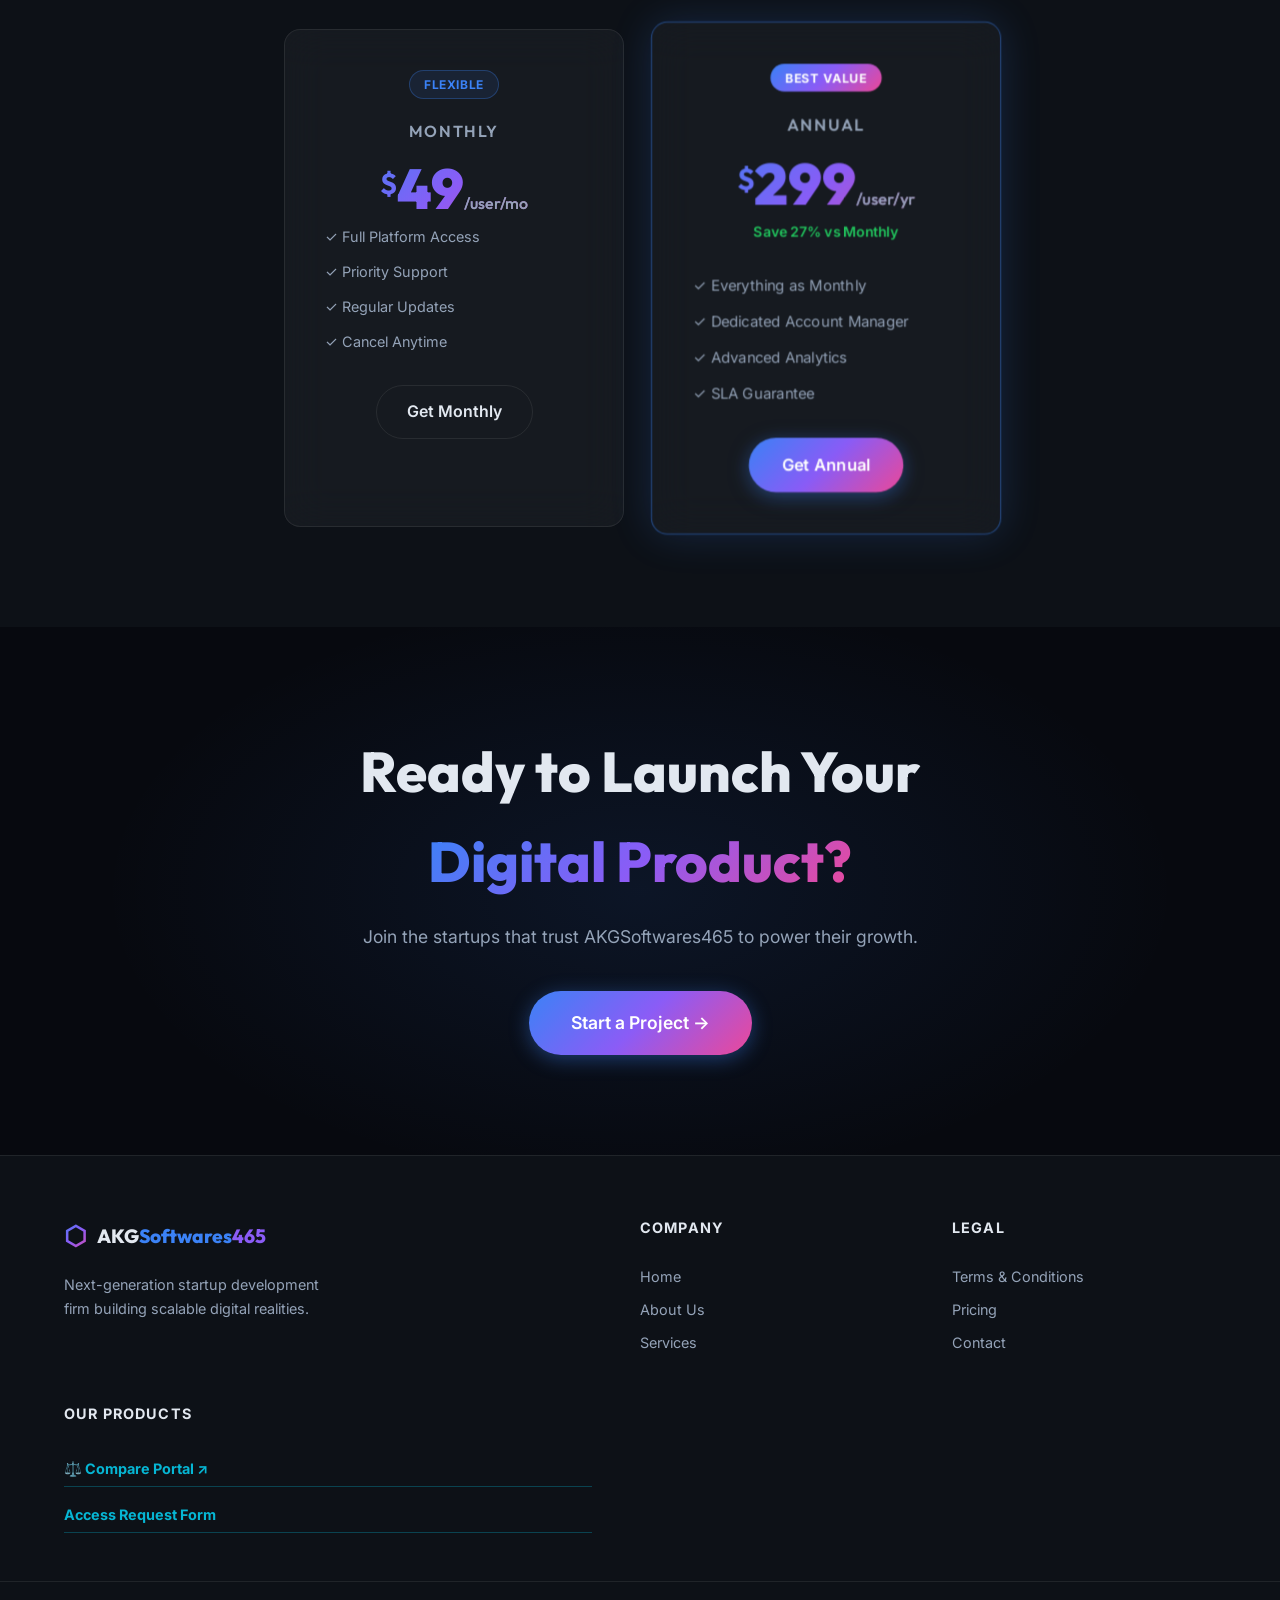
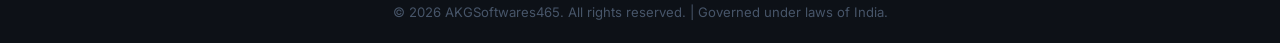
==== commit 5469f655: "Update footer link text for access request form" ====
--- a/index.html
+++ b/index.html
@@ -264,7 +264,7 @@
       <div class="footer-links-col">
         <p class="footer-heading">Our Products</p>
         <a href="https://nine-june-26-compare-box.onrender.com/login" target="_blank" rel="noopener noreferrer" class="footer-portal-link" id="footer-compare-portal">⚖️ Compare Portal ↗</a>
-      <a href="https://forms.gle/U2RA2zRbK295QaJQ6" target="_blank" rel="noopener noreferrer" class="footer-portal-link" id="footer-compare-portal">Compare Portal Access Request Form</a>
+      <a href="https://forms.gle/U2RA2zRbK295QaJQ6" target="_blank" rel="noopener noreferrer" class="footer-portal-link" id="footer-compare-portal">Access Request Form</a>
       </div>     
     </div>
     <div class="footer-bottom">
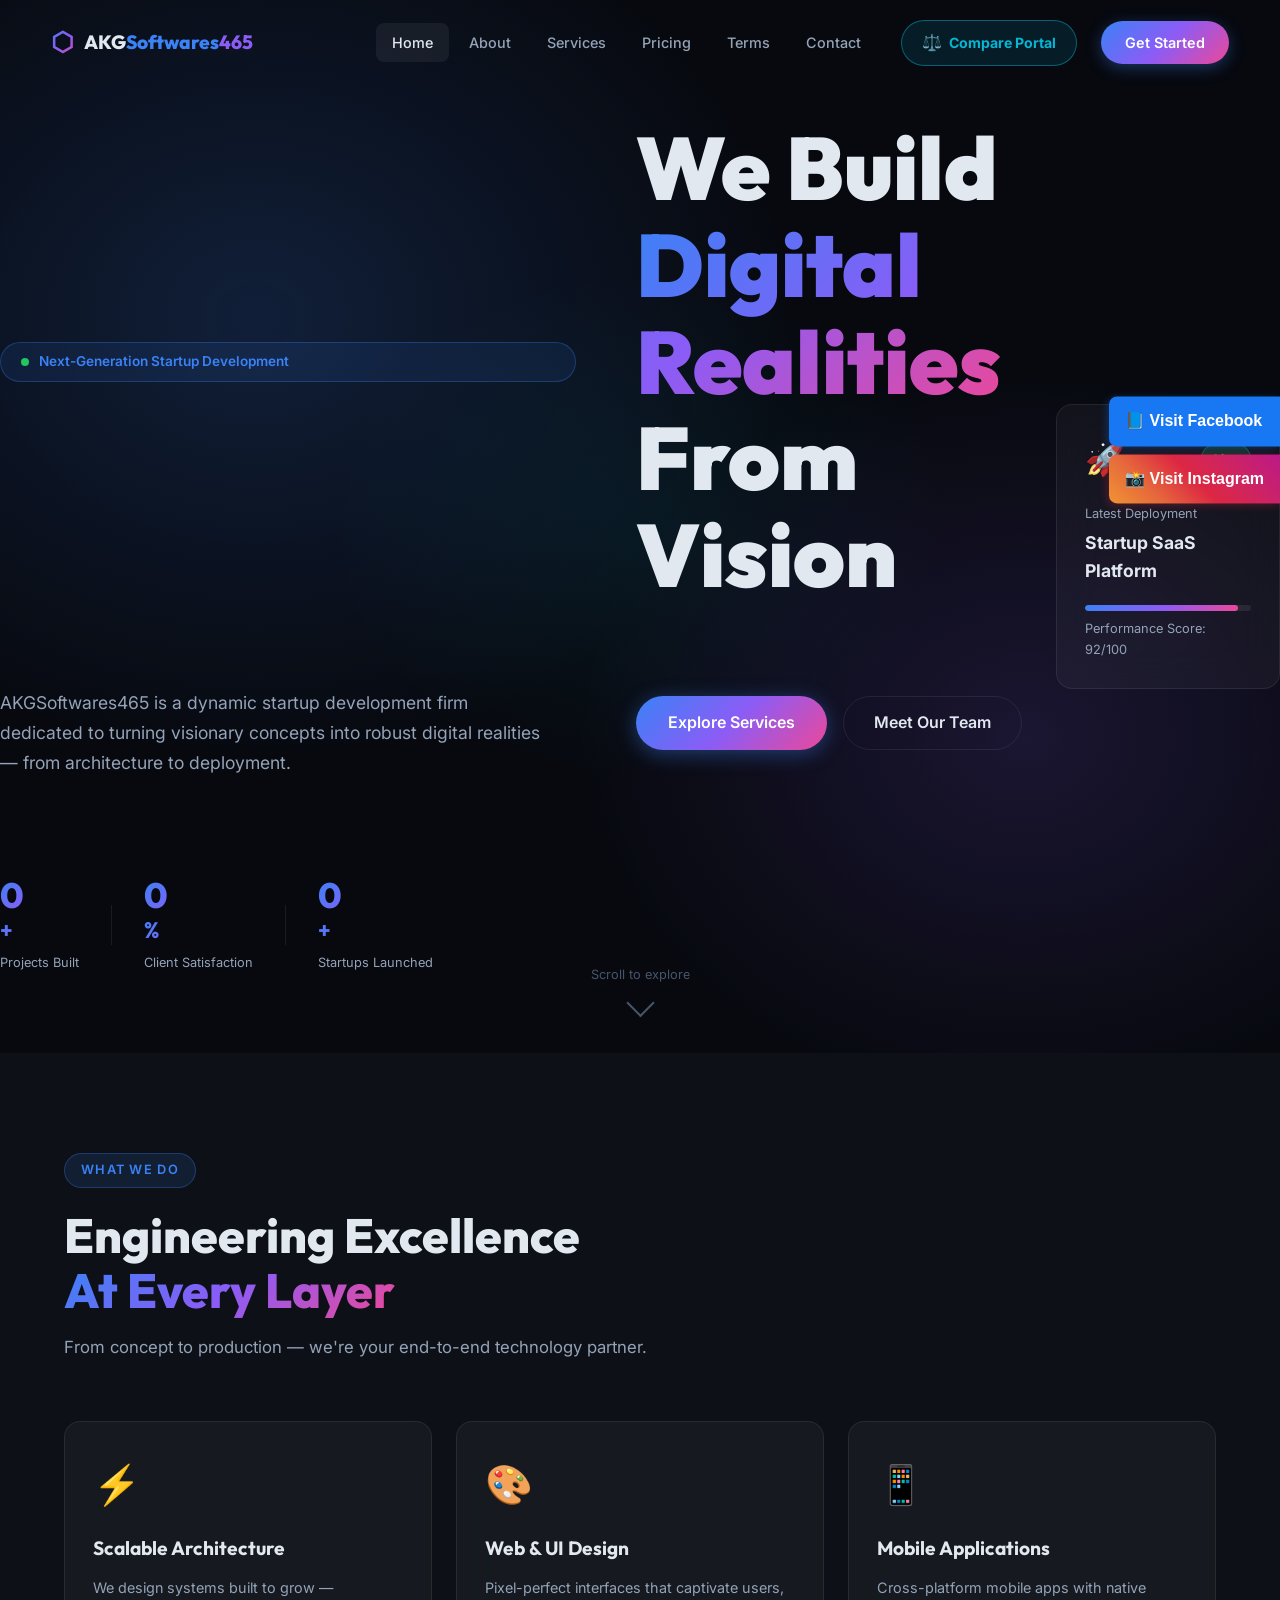
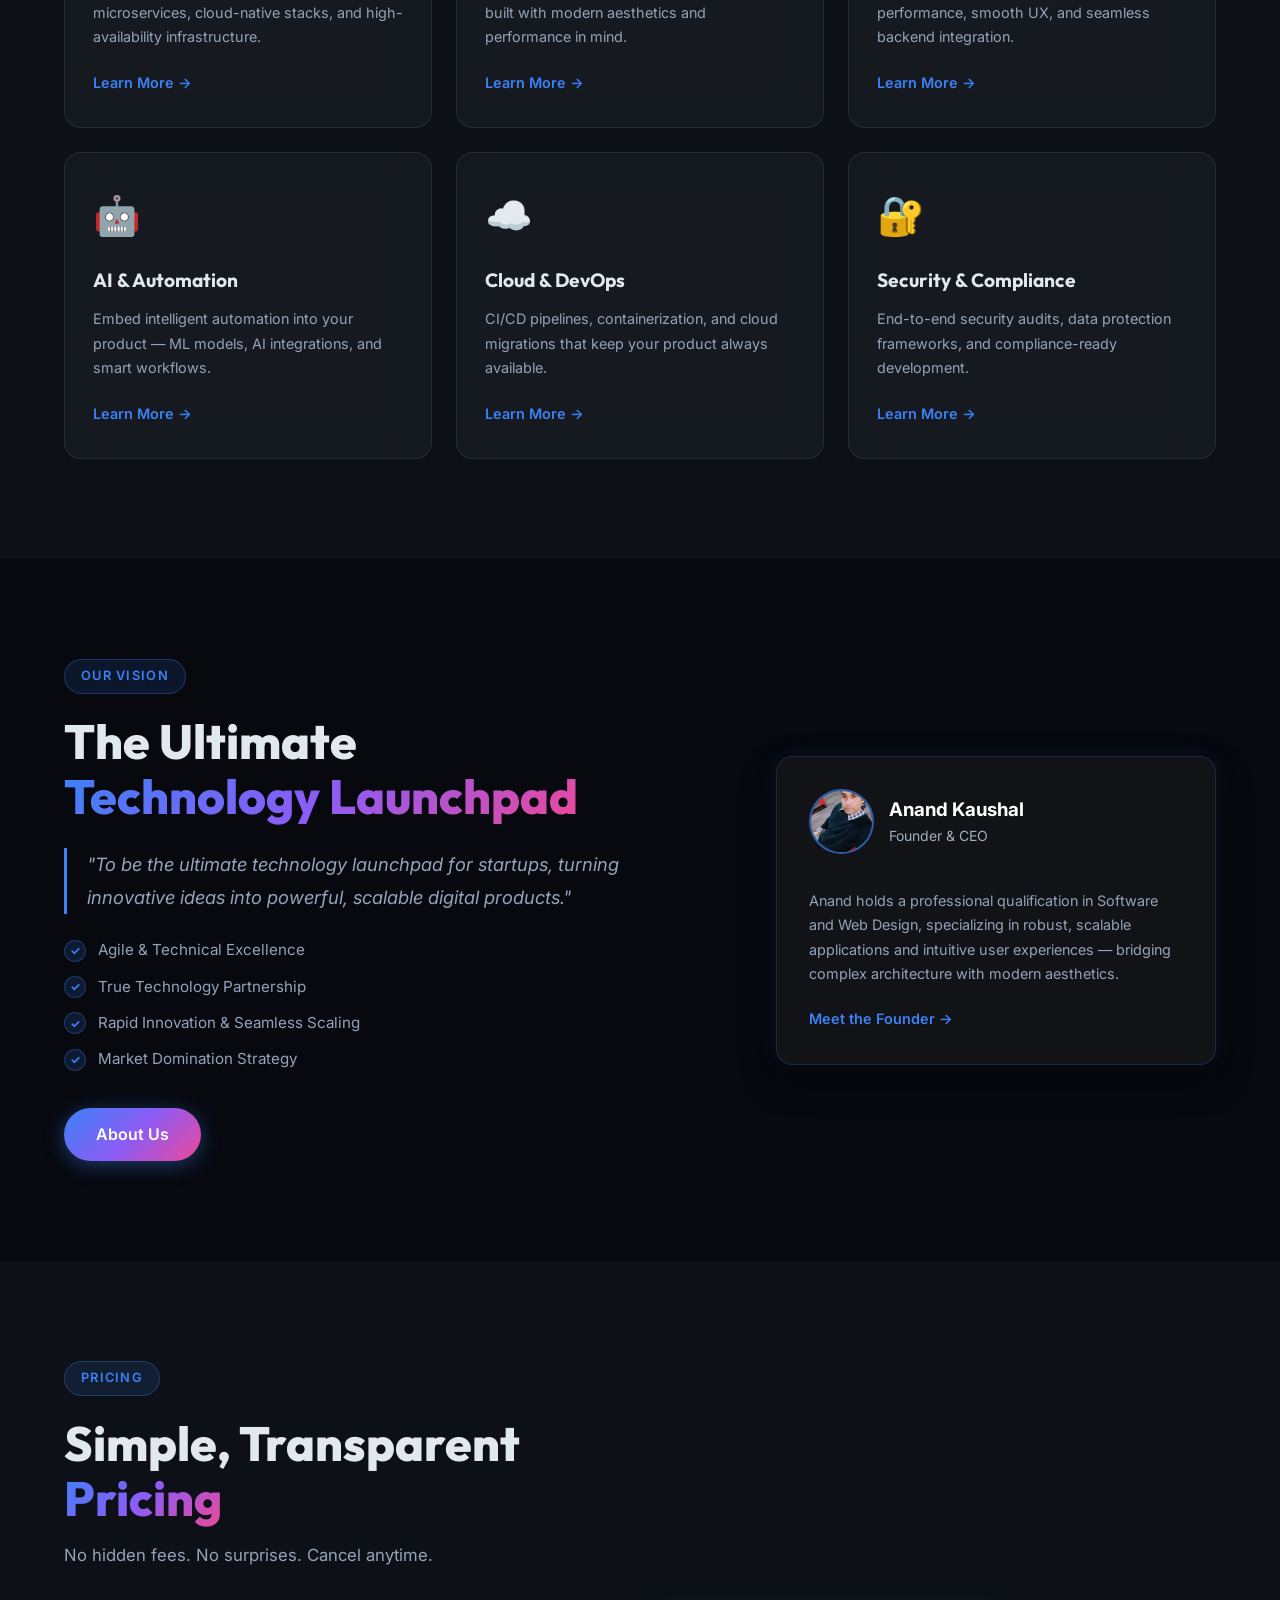
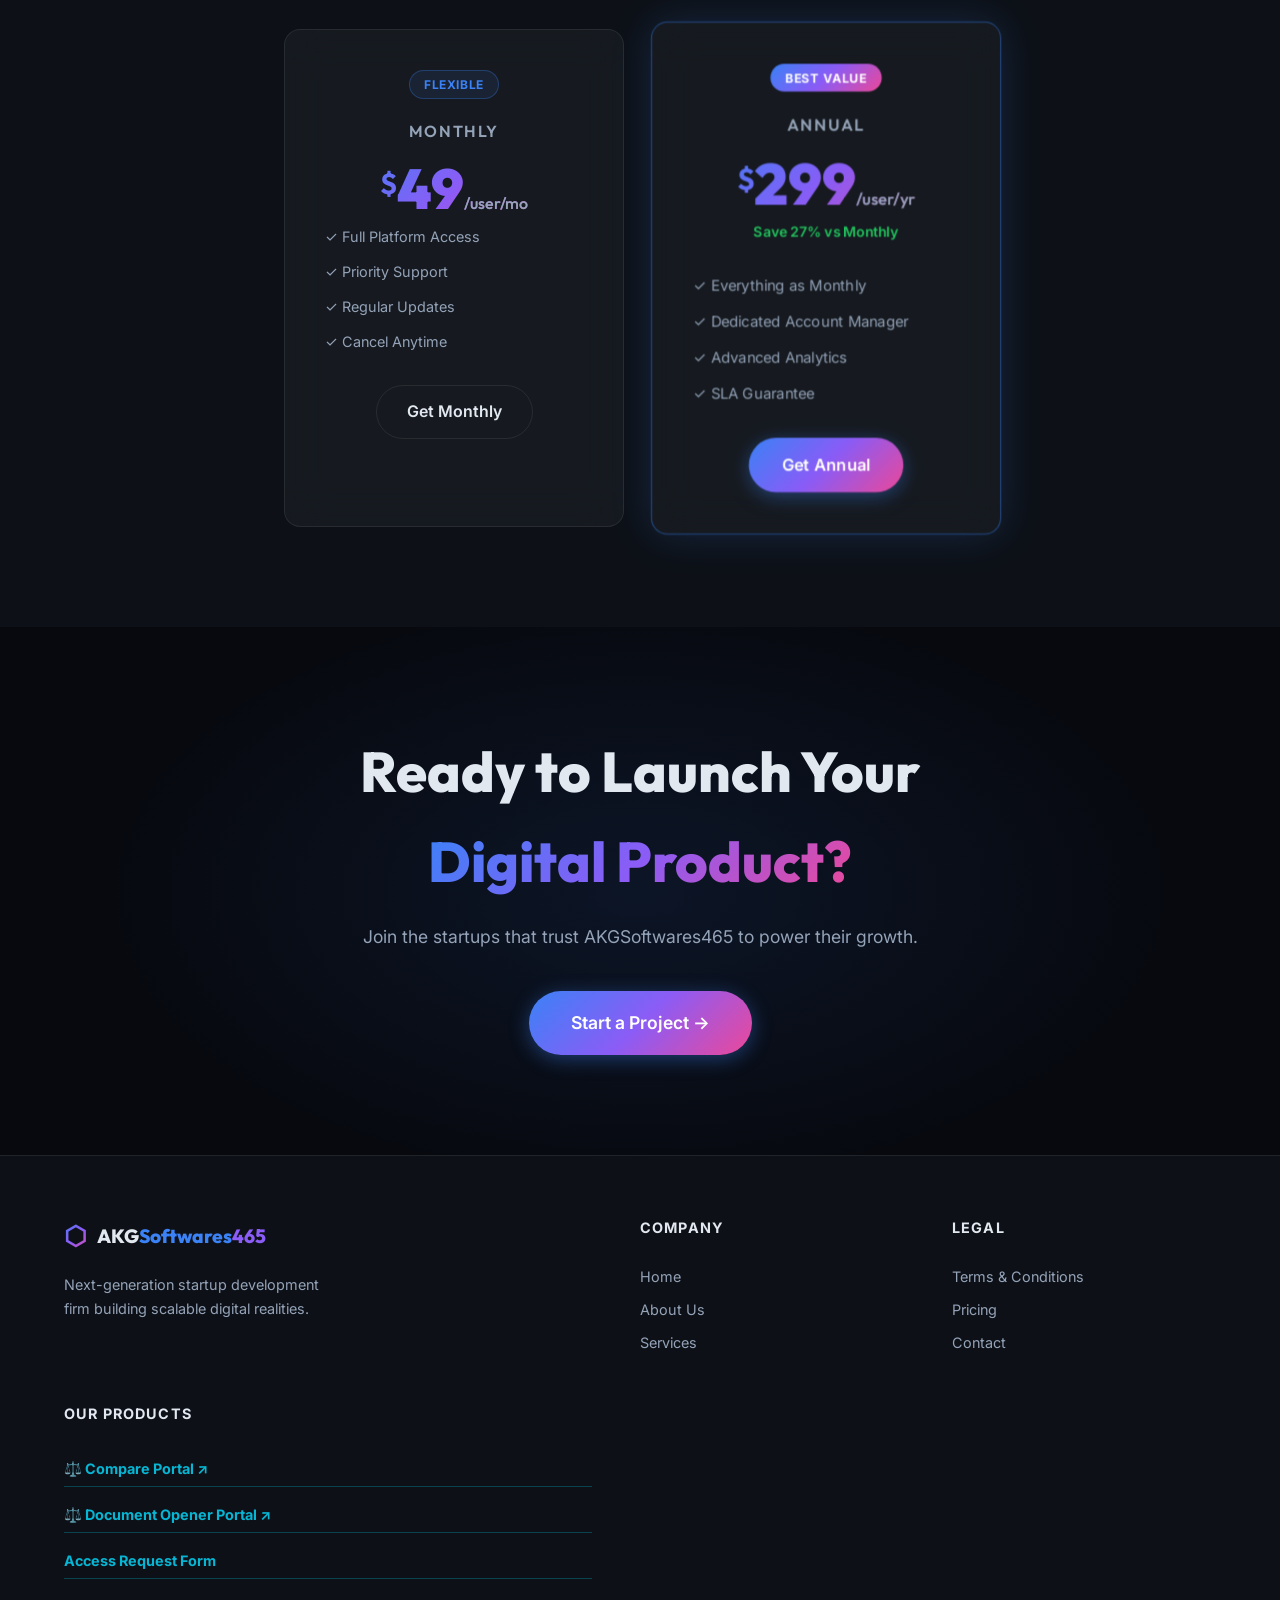
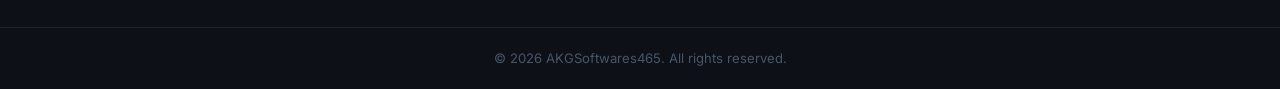
==== commit 6ae2152f: "Update footer text to remove governing laws reference Removed the mention of governing laws from the" ====
--- a/index.html
+++ b/index.html
@@ -264,11 +264,12 @@
       <div class="footer-links-col">
         <p class="footer-heading">Our Products</p>
         <a href="https://nine-june-26-compare-box.onrender.com/login" target="_blank" rel="noopener noreferrer" class="footer-portal-link" id="footer-compare-portal">⚖️ Compare Portal ↗</a>
+        <a href="https://open-wordsfiles-28062026.onrender.com" target="_blank" rel="noopener noreferrer" class="footer-portal-link" id="footer-compare-portal">⚖️ Document Opener Portal ↗</a>
       <a href="https://forms.gle/U2RA2zRbK295QaJQ6" target="_blank" rel="noopener noreferrer" class="footer-portal-link" id="footer-compare-portal">Access Request Form</a>
       </div>     
     </div>
     <div class="footer-bottom">
-      <p>© 2026 AKGSoftwares465. All rights reserved. | Governed under laws of India.</p>
+      <p>© 2026 AKGSoftwares465. All rights reserved.</p>
     </div>
   </footer>
 
